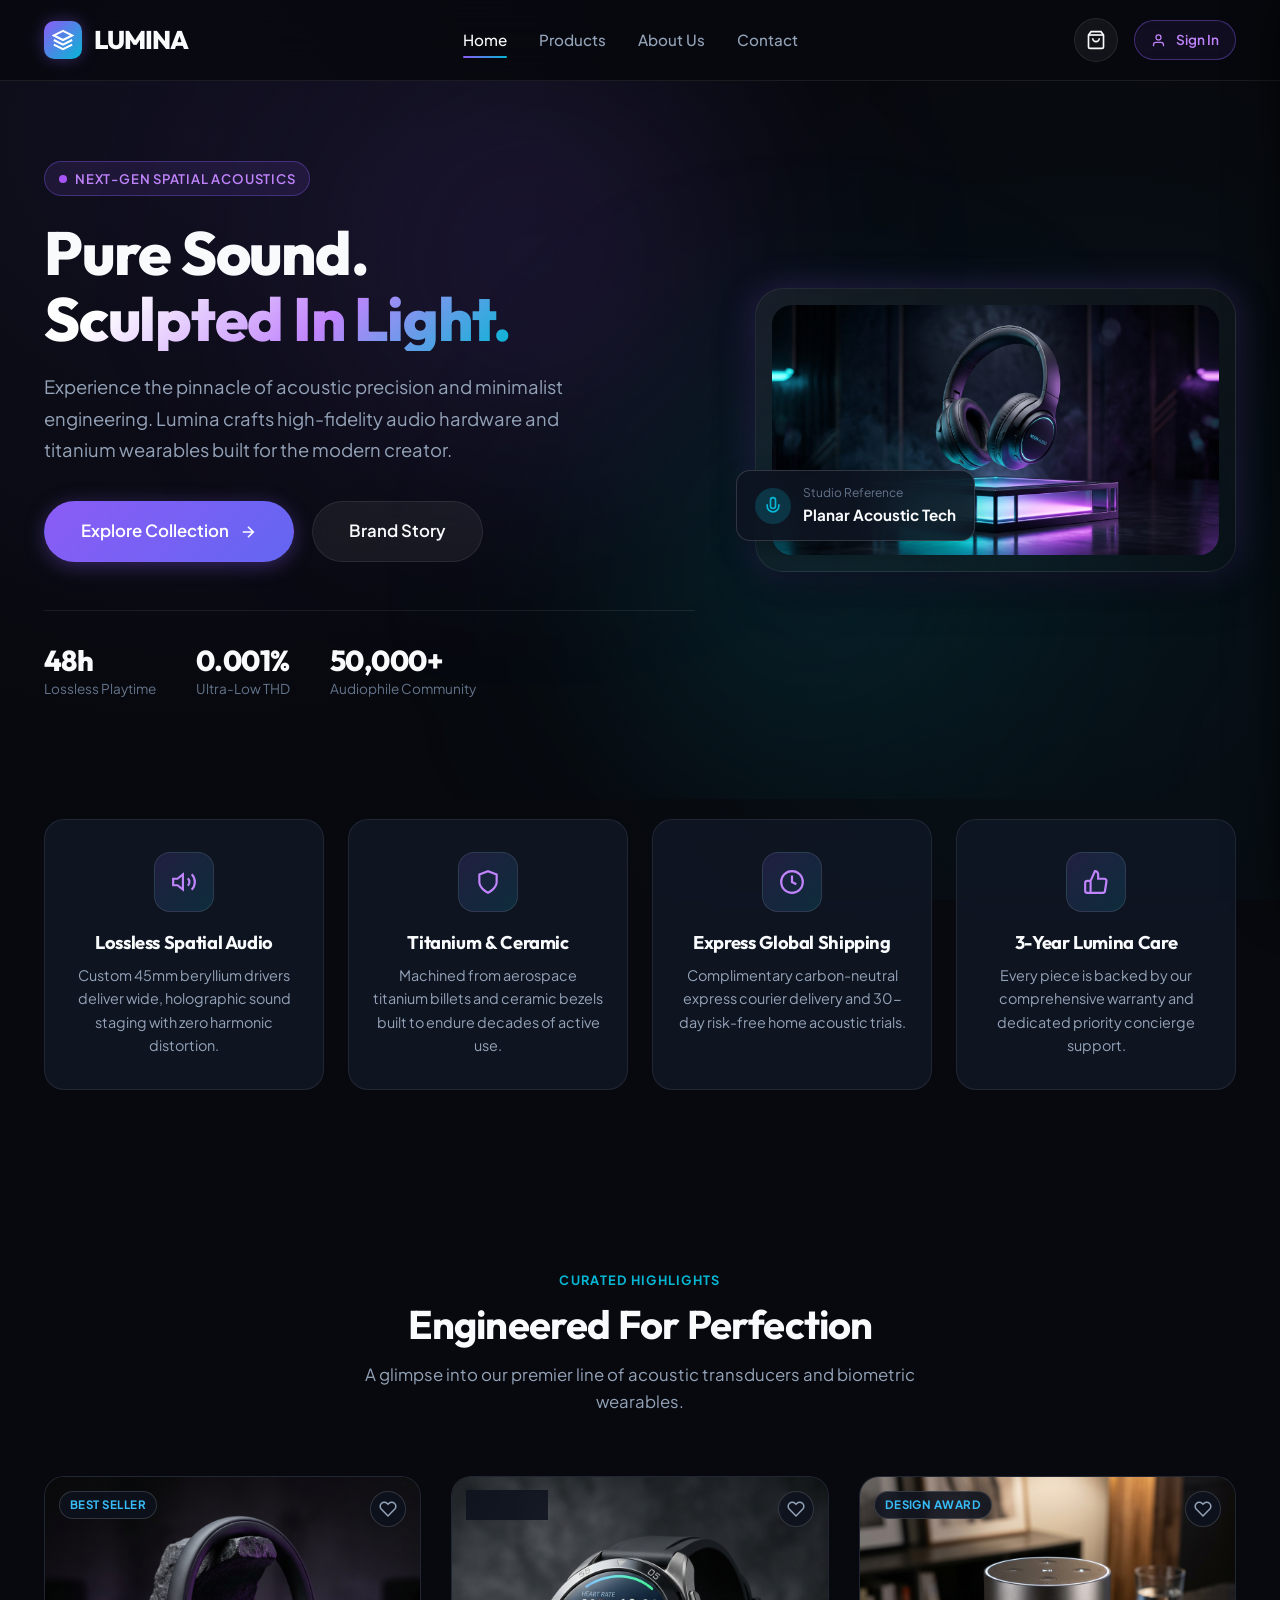
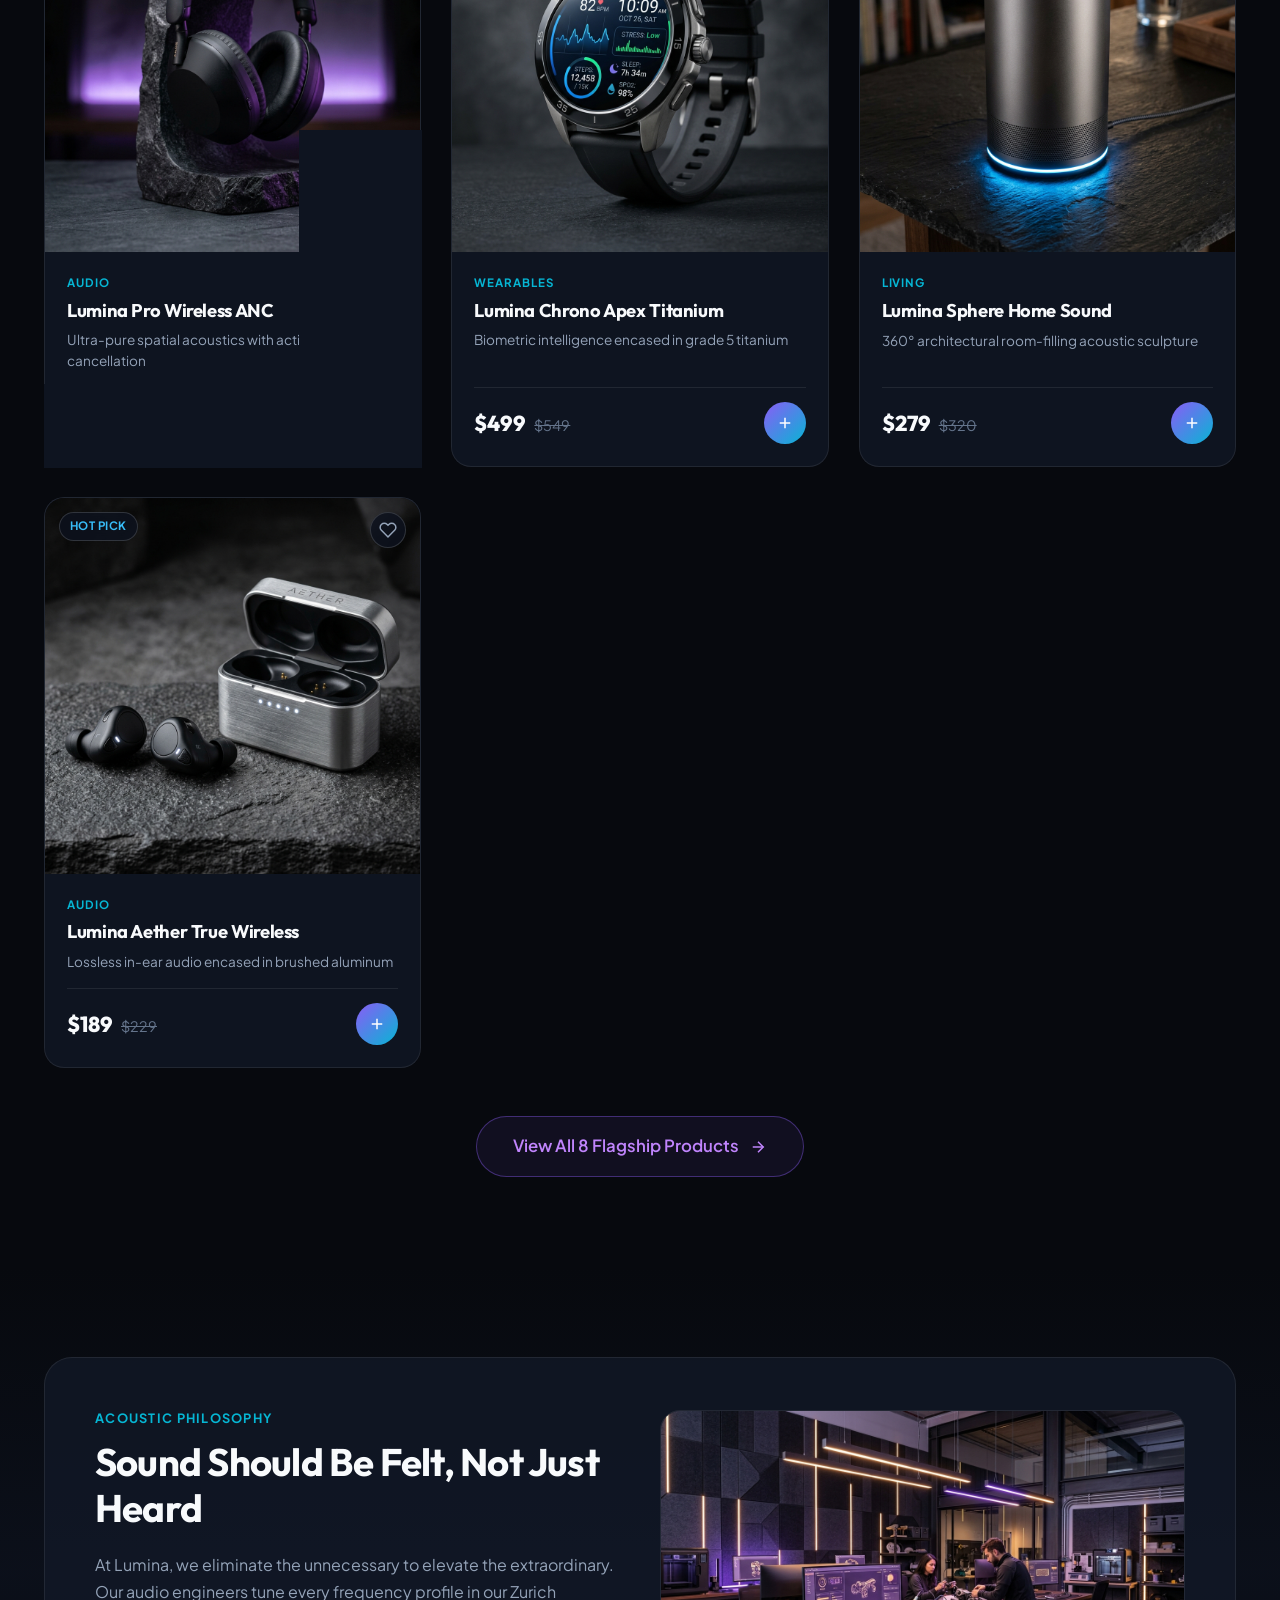
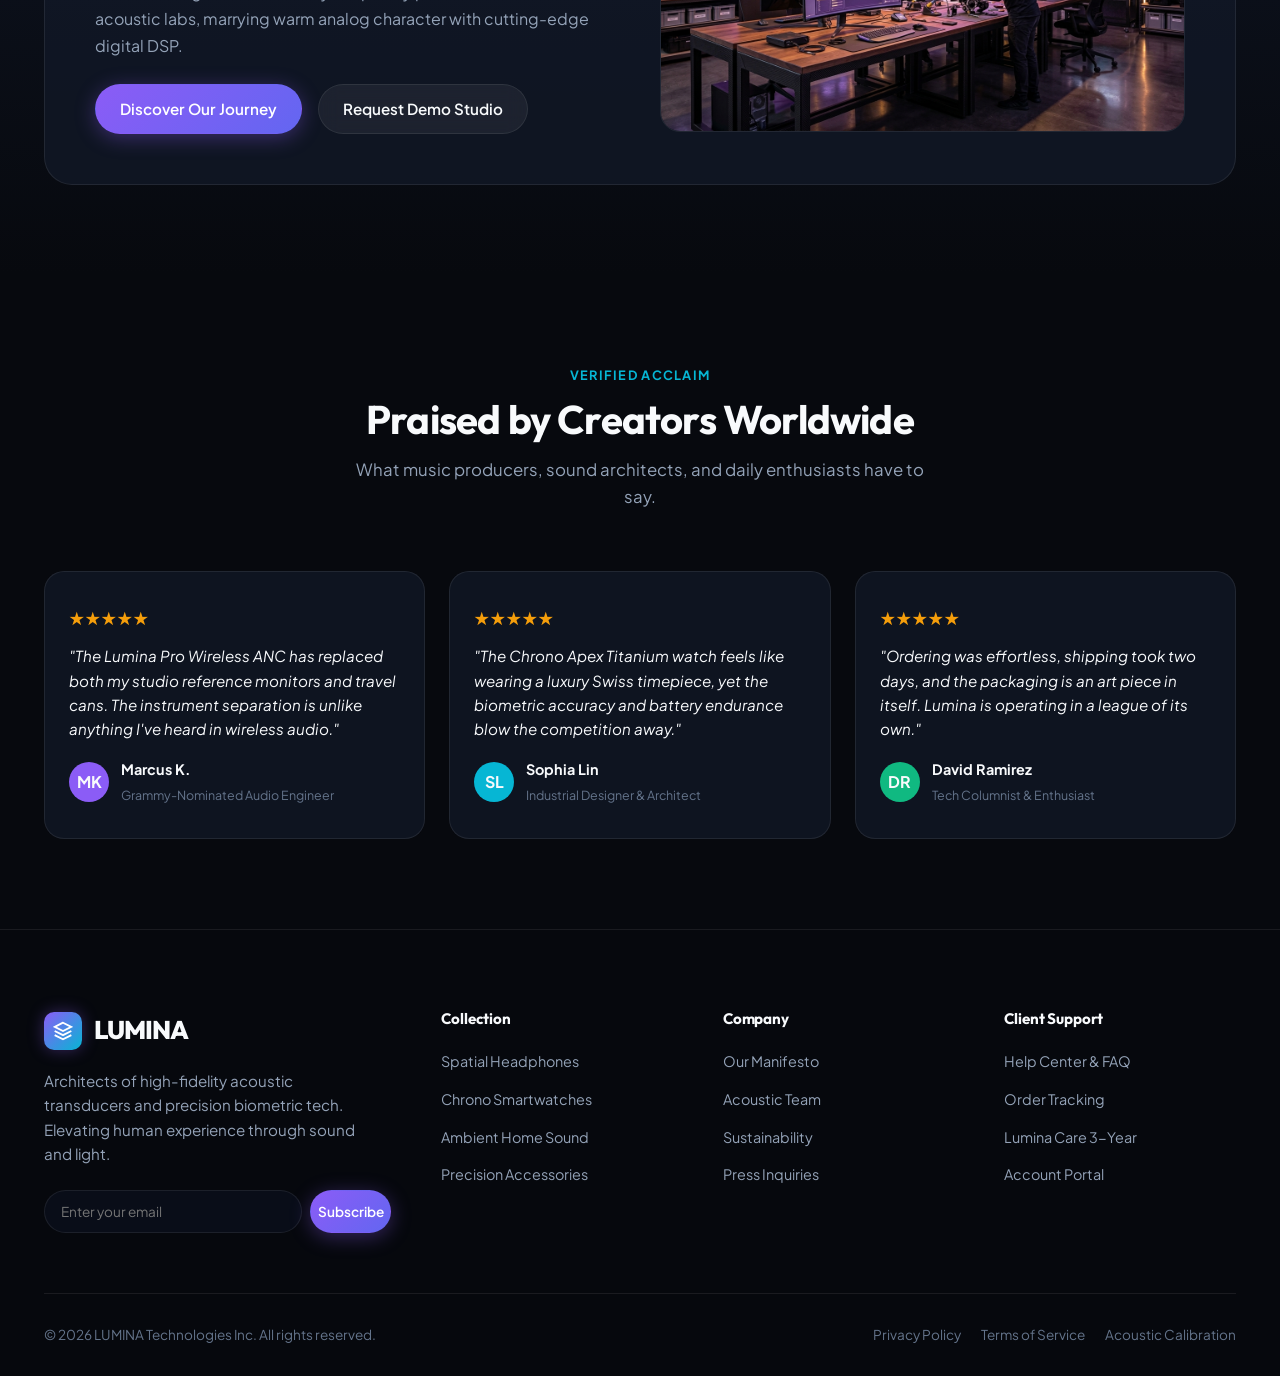
==== index.html @ b8839c68 "Lumina" ====
<!DOCTYPE html>
<html lang="en">
<head>
  <meta charset="UTF-8" />
  <meta name="viewport" content="width=device-width, initial-scale=1.0" />
  <title>LUMINA — Pure Sound & Futuristic Lifestyle Tech</title>
  <meta name="description" content="Discover LUMINA: high-fidelity spatial headphones, titanium smartwatches, and architectural home audio designed for modern creators." />
  <link rel="stylesheet" href="css/style.css" />
</head>
<body>

  <!-- Site Header -->
  <header class="site-header">
    <div class="container nav-bar">
      <a href="index.html" class="brand-logo">
        <div class="brand-icon-gem">
          <svg width="22" height="22" viewBox="0 0 24 24" fill="none" stroke="currentColor" stroke-width="2.2">
            <polygon points="12 2 2 7 12 12 22 7 12 2"></polygon>
            <polyline points="2 17 12 22 22 17"></polyline>
            <polyline points="2 12 12 17 22 12"></polyline>
          </svg>
        </div>
        <span>LUMINA</span>
      </a>

      <nav class="nav-links">
        <a href="index.html" class="nav-link">Home</a>
        <a href="products.html" class="nav-link">Products</a>
        <a href="about.html" class="nav-link">About Us</a>
        <a href="contact.html" class="nav-link">Contact</a>
      </nav>

      <div class="nav-actions">
        <button class="cart-toggle-btn" id="open-cart-btn" onclick="openCartDrawer()" aria-label="View Shopping Cart">
          <svg width="20" height="20" viewBox="0 0 24 24" fill="none" stroke="currentColor" stroke-width="2">
            <path d="M6 2L3 6v14a2 2 0 0 0 2 2h14a2 2 0 0 0 2-2V6l-3-4z"></path>
            <line x1="3" y1="6" x2="21" y2="6"></line>
            <path d="M16 10a4 4 0 0 1-8 0"></path>
          </svg>
          <span class="cart-count-badge">0</span>
        </button>

        <div class="nav-auth-slot">
          <!-- Populated dynamically by auth.js -->
        </div>

        <button class="mobile-toggle" id="mobile-menu-toggle" aria-label="Toggle navigation menu">
          <svg width="24" height="24" viewBox="0 0 24 24" fill="none" stroke="currentColor" stroke-width="2">
            <line x1="3" y1="12" x2="21" y2="12"></line>
            <line x1="3" y1="6" x2="21" y2="6"></line>
            <line x1="3" y1="18" x2="21" y2="18"></line>
          </svg>
        </button>
      </div>
    </div>
  </header>

  <!-- Mobile Drawer -->
  <div class="mobile-nav-backdrop" id="mobile-nav-backdrop"></div>
  <aside class="mobile-nav-drawer" id="mobile-nav-drawer">
    <div style="display: flex; justify-content: space-between; align-items: center; margin-bottom: 20px;">
      <span class="brand-logo" style="font-size: 1.3rem;">LUMINA</span>
      <button class="close-drawer-btn" onclick="document.getElementById('mobile-nav-drawer').classList.remove('open'); document.getElementById('mobile-nav-backdrop').classList.remove('open');">&times;</button>
    </div>
    <a href="index.html" class="nav-link">Home</a>
    <a href="products.html" class="nav-link">Products Catalog</a>
    <a href="about.html" class="nav-link">About Us</a>
    <a href="contact.html" class="nav-link">Contact Support</a>
    <div style="margin-top: auto; padding-top: 20px; border-top: 1px solid var(--border-subtle);">
      <a href="auth.html" class="btn btn-primary btn-block">Sign In / Account</a>
    </div>
  </aside>

  <!-- Hero Section -->
  <section class="hero-section">
    <div class="hero-glow hero-glow-1"></div>
    <div class="hero-glow hero-glow-2"></div>
    <div class="container hero-grid">
      <div class="hero-content">
        <div class="hero-pill-badge">
          <span style="width: 8px; height: 8px; border-radius: 50%; background: #a855f7; display: inline-block;"></span>
          Next-Gen Spatial Acoustics
        </div>
        <h1 class="hero-title">
          Pure Sound. <br />
          <span class="gradient-text">Sculpted In Light.</span>
        </h1>
        <p class="hero-description">
          Experience the pinnacle of acoustic precision and minimalist engineering. Lumina crafts high-fidelity audio hardware and titanium wearables built for the modern creator.
        </p>
        <div class="hero-cta-group">
          <a href="products.html" class="btn btn-primary btn-lg">
            <span>Explore Collection</span>
            <svg width="18" height="18" viewBox="0 0 24 24" fill="none" stroke="currentColor" stroke-width="2.2">
              <line x1="5" y1="12" x2="19" y2="12"></line>
              <polyline points="12 5 19 12 12 19"></polyline>
            </svg>
          </a>
          <a href="about.html" class="btn btn-secondary btn-lg">
            <span>Brand Story</span>
          </a>
        </div>

        <div class="hero-stats-row">
          <div class="stat-item">
            <h3>48h</h3>
            <p>Lossless Playtime</p>
          </div>
          <div class="stat-item">
            <h3>0.001%</h3>
            <p>Ultra-Low THD</p>
          </div>
          <div class="stat-item">
            <h3>50,000+</h3>
            <p>Audiophile Community</p>
          </div>
        </div>
      </div>

      <div class="hero-visual-card">
        <img src="assets/images/hero.jpg" alt="Lumina Pro Wireless ANC Studio Headphones" class="hero-main-img" />
        <div class="hero-floating-pill">
          <div class="pill-icon">
            <svg width="20" height="20" viewBox="0 0 24 24" fill="none" stroke="currentColor" stroke-width="2">
              <path d="M12 2a3 3 0 0 0-3 3v7a3 3 0 0 0 6 0V5a3 3 0 0 0-3-3Z"></path>
              <path d="M19 10v2a7 7 0 0 1-14 0v-2"></path>
            </svg>
          </div>
          <div class="pill-text">
            <span>Studio Reference</span>
            <strong>Planar Acoustic Tech</strong>
          </div>
        </div>
      </div>
    </div>
  </section>

  <!-- Value Propositions / Highlights -->
  <section class="section" style="padding-top: 20px;">
    <div class="container">
      <div class="features-grid">
        <div class="feature-box">
          <div class="feature-icon-wrapper">
            <svg width="26" height="26" viewBox="0 0 24 24" fill="none" stroke="currentColor" stroke-width="2">
              <polygon points="11 5 6 9 2 9 2 15 6 15 11 19 11 5"></polygon>
              <path d="M19.07 4.93a10 10 0 0 1 0 14.14M15.54 8.46a5 5 0 0 1 0 7.07"></path>
            </svg>
          </div>
          <h4>Lossless Spatial Audio</h4>
          <p>Custom 45mm beryllium drivers deliver wide, holographic sound staging with zero harmonic distortion.</p>
        </div>

        <div class="feature-box">
          <div class="feature-icon-wrapper">
            <svg width="26" height="26" viewBox="0 0 24 24" fill="none" stroke="currentColor" stroke-width="2">
              <path d="M12 22s8-4 8-10V5l-8-3-8 3v7c0 6 8 10 8 10z"></path>
            </svg>
          </div>
          <h4>Titanium & Ceramic</h4>
          <p>Machined from aerospace titanium billets and ceramic bezels built to endure decades of active use.</p>
        </div>

        <div class="feature-box">
          <div class="feature-icon-wrapper">
            <svg width="26" height="26" viewBox="0 0 24 24" fill="none" stroke="currentColor" stroke-width="2">
              <circle cx="12" cy="12" r="10"></circle>
              <polyline points="12 6 12 12 16 14"></polyline>
            </svg>
          </div>
          <h4>Express Global Shipping</h4>
          <p>Complimentary carbon-neutral express courier delivery and 30-day risk-free home acoustic trials.</p>
        </div>

        <div class="feature-box">
          <div class="feature-icon-wrapper">
            <svg width="26" height="26" viewBox="0 0 24 24" fill="none" stroke="currentColor" stroke-width="2">
              <path d="M14 9V5a3 3 0 0 0-3-3l-4 9v11h11.28a2 2 0 0 0 2-1.7l1.38-9a2 2 0 0 0-2-2.3zM7 22H4a2 2 0 0 1-2-2v-7a2 2 0 0 1 2-2h3"></path>
            </svg>
          </div>
          <h4>3-Year Lumina Care</h4>
          <p>Every piece is backed by our comprehensive warranty and dedicated priority concierge support.</p>
        </div>
      </div>
    </div>
  </section>

  <!-- Featured Products Section -->
  <section class="section">
    <div class="container">
      <div class="section-header">
        <span class="section-tag">Curated Highlights</span>
        <h2 class="section-title">Engineered For Perfection</h2>
        <p class="section-subtitle">A glimpse into our premier line of acoustic transducers and biometric wearables.</p>
      </div>

      <div class="product-grid" id="home-featured-grid">
        <!-- Rendered dynamically from PRODUCTS_DATA in script -->
      </div>

      <div style="text-align: center; margin-top: 48px;">
        <a href="products.html" class="btn btn-outline-glow btn-lg">
          <span>View All 8 Flagship Products</span>
          <svg width="18" height="18" viewBox="0 0 24 24" fill="none" stroke="currentColor" stroke-width="2">
            <line x1="5" y1="12" x2="19" y2="12"></line>
            <polyline points="12 5 19 12 12 19"></polyline>
          </svg>
        </a>
      </div>
    </div>
  </section>

  <!-- Brand Manifesto Banner -->
  <section class="section" style="background: linear-gradient(180deg, transparent, rgba(14, 20, 34, 0.6), transparent);">
    <div class="container">
      <div style="background: var(--bg-card); border: 1px solid var(--border-subtle); border-radius: var(--radius-xl); padding: 50px; display: grid; grid-template-columns: 1fr 1fr; gap: 40px; align-items: center;">
        <div>
          <span class="section-tag">Acoustic Philosophy</span>
          <h2 style="font-size: 2.4rem; margin-bottom: 20px;">Sound Should Be Felt, Not Just Heard</h2>
          <p style="color: var(--text-secondary); line-height: 1.7; margin-bottom: 24px;">
            At Lumina, we eliminate the unnecessary to elevate the extraordinary. Our audio engineers tune every frequency profile in our Zurich acoustic labs, marrying warm analog character with cutting-edge digital DSP.
          </p>
          <div style="display: flex; gap: 16px;">
            <a href="about.html" class="btn btn-primary">Discover Our Journey</a>
            <a href="contact.html" class="btn btn-secondary">Request Demo Studio</a>
          </div>
        </div>
        <div style="border-radius: var(--radius-lg); overflow: hidden; border: 1px solid var(--border-subtle);">
          <img src="assets/images/about-studio.jpg" alt="Lumina Acoustic Laboratory" style="width: 100%; height: 320px; object-fit: cover;" />
        </div>
      </div>
    </div>
  </section>

  <!-- Customer Reviews -->
  <section class="section">
    <div class="container">
      <div class="section-header">
        <span class="section-tag">Verified Acclaim</span>
        <h2 class="section-title">Praised by Creators Worldwide</h2>
        <p class="section-subtitle">What music producers, sound architects, and daily enthusiasts have to say.</p>
      </div>

      <div style="display: grid; grid-template-columns: repeat(auto-fit, minmax(300px, 1fr)); gap: 24px;">
        <div class="feature-box" style="text-align: left;">
          <div style="color: var(--amber); margin-bottom: 12px; font-size: 1.1rem;">★★★★★</div>
          <p style="font-size: 0.95rem; color: var(--text-primary); margin-bottom: 16px; font-style: italic;">
            "The Lumina Pro Wireless ANC has replaced both my studio reference monitors and travel cans. The instrument separation is unlike anything I've heard in wireless audio."
          </p>
          <div style="display: flex; align-items: center; gap: 12px;">
            <div style="width: 40px; height: 40px; border-radius: 50%; background: #8b5cf6; display: flex; align-items: center; justify-content: center; font-weight: bold;">MK</div>
            <div>
              <strong style="font-size: 0.9rem; display: block;">Marcus K.</strong>
              <span style="font-size: 0.78rem; color: var(--text-muted);">Grammy-Nominated Audio Engineer</span>
            </div>
          </div>
        </div>

        <div class="feature-box" style="text-align: left;">
          <div style="color: var(--amber); margin-bottom: 12px; font-size: 1.1rem;">★★★★★</div>
          <p style="font-size: 0.95rem; color: var(--text-primary); margin-bottom: 16px; font-style: italic;">
            "The Chrono Apex Titanium watch feels like wearing a luxury Swiss timepiece, yet the biometric accuracy and battery endurance blow the competition away."
          </p>
          <div style="display: flex; align-items: center; gap: 12px;">
            <div style="width: 40px; height: 40px; border-radius: 50%; background: #06b6d4; display: flex; align-items: center; justify-content: center; font-weight: bold;">SL</div>
            <div>
              <strong style="font-size: 0.9rem; display: block;">Sophia Lin</strong>
              <span style="font-size: 0.78rem; color: var(--text-muted);">Industrial Designer & Architect</span>
            </div>
          </div>
        </div>

        <div class="feature-box" style="text-align: left;">
          <div style="color: var(--amber); margin-bottom: 12px; font-size: 1.1rem;">★★★★★</div>
          <p style="font-size: 0.95rem; color: var(--text-primary); margin-bottom: 16px; font-style: italic;">
            "Ordering was effortless, shipping took two days, and the packaging is an art piece in itself. Lumina is operating in a league of its own."
          </p>
          <div style="display: flex; align-items: center; gap: 12px;">
            <div style="width: 40px; height: 40px; border-radius: 50%; background: #10b981; display: flex; align-items: center; justify-content: center; font-weight: bold;">DR</div>
            <div>
              <strong style="font-size: 0.9rem; display: block;">David Ramirez</strong>
              <span style="font-size: 0.78rem; color: var(--text-muted);">Tech Columnist & Enthusiast</span>
            </div>
          </div>
        </div>
      </div>
    </div>
  </section>

  <!-- Slide-Over Cart Drawer Markup -->
  <div class="cart-backdrop" id="cart-backdrop"></div>
  <aside class="cart-drawer" id="cart-drawer">
    <div class="cart-header">
      <h3>
        <svg width="22" height="22" viewBox="0 0 24 24" fill="none" stroke="currentColor" stroke-width="2">
          <path d="M6 2L3 6v14a2 2 0 0 0 2 2h14a2 2 0 0 0 2-2V6l-3-4z"></path>
          <line x1="3" y1="6" x2="21" y2="6"></line>
          <path d="M16 10a4 4 0 0 1-8 0"></path>
        </svg>
        Shopping Bag
      </h3>
      <button class="close-drawer-btn" id="close-cart-btn" aria-label="Close cart">&times;</button>
    </div>
    <div class="cart-items-container" id="cart-items-container">
      <!-- Items dynamically populated by cart.js -->
    </div>
    <div class="cart-footer">
      <div class="cart-subtotal-row">
        <span>Subtotal</span>
        <span class="cart-subtotal-price" id="cart-subtotal-price">$0.00</span>
      </div>
      <p style="font-size: 0.8rem; color: var(--text-muted); margin-bottom: 16px;">Taxes and insured shipping calculated at checkout.</p>
      <button class="btn btn-primary btn-block btn-lg" id="cart-checkout-btn">
        Proceed to Checkout
      </button>
    </div>
  </aside>

  <!-- Quick View Modal Markup -->
  <div class="modal-overlay" id="quickview-modal">
    <div class="modal-container">
      <button class="modal-close-btn" onclick="closeQuickView()" aria-label="Close quick view">&times;</button>
      <div id="quickview-body">
        <!-- Injected dynamically by main.js openQuickView() -->
      </div>
    </div>
  </div>

  <!-- Site Footer -->
  <footer class="site-footer">
    <div class="container">
      <div class="footer-grid">
        <div class="footer-brand">
          <a href="index.html" class="brand-logo">
            <div class="brand-icon-gem">
              <svg width="20" height="20" viewBox="0 0 24 24" fill="none" stroke="currentColor" stroke-width="2.2">
                <polygon points="12 2 2 7 12 12 22 7 12 2"></polygon>
                <polyline points="2 17 12 22 22 17"></polyline>
                <polyline points="2 12 12 17 22 12"></polyline>
              </svg>
            </div>
            <span>LUMINA</span>
          </a>
          <p>Architects of high-fidelity acoustic transducers and precision biometric tech. Elevating human experience through sound and light.</p>
          <form class="newsletter-form" style="display: flex; gap: 8px;">
            <input type="email" placeholder="Enter your email" required class="catalog-search-input" style="padding-left: 16px; font-size: 0.85rem;" />
            <button type="submit" class="btn btn-primary btn-sm">Subscribe</button>
          </form>
        </div>

        <div class="footer-col">
          <h5>Collection</h5>
          <ul>
            <li><a href="products.html?category=audio">Spatial Headphones</a></li>
            <li><a href="products.html?category=wearables">Chrono Smartwatches</a></li>
            <li><a href="products.html?category=living">Ambient Home Sound</a></li>
            <li><a href="products.html?category=accessories">Precision Accessories</a></li>
          </ul>
        </div>

        <div class="footer-col">
          <h5>Company</h5>
          <ul>
            <li><a href="about.html">Our Manifesto</a></li>
            <li><a href="about.html#team">Acoustic Team</a></li>
            <li><a href="about.html#sustainability">Sustainability</a></li>
            <li><a href="contact.html">Press Inquiries</a></li>
          </ul>
        </div>

        <div class="footer-col">
          <h5>Client Support</h5>
          <ul>
            <li><a href="contact.html">Help Center & FAQ</a></li>
            <li><a href="auth.html#orders">Order Tracking</a></li>
            <li><a href="contact.html#warranty">Lumina Care 3-Year</a></li>
            <li><a href="auth.html">Account Portal</a></li>
          </ul>
        </div>
      </div>

      <div class="footer-bottom">
        <p>&copy; 2026 LUMINA Technologies Inc. All rights reserved.</p>
        <div style="display: flex; gap: 20px;">
          <a href="#">Privacy Policy</a>
          <a href="#">Terms of Service</a>
          <a href="#">Acoustic Calibration</a>
        </div>
      </div>
    </div>
  </footer>

  <!-- Scripts -->
  <script src="js/products-data.js"></script>
  <script src="js/auth.js"></script>
  <script src="js/cart.js"></script>
  <script src="js/main.js"></script>
  <script>
    // Populate top 4 featured products on home page
    document.addEventListener("DOMContentLoaded", () => {
      const grid = document.getElementById("home-featured-grid");
      if (grid && typeof PRODUCTS_DATA !== "undefined") {
        const featured = PRODUCTS_DATA.slice(0, 4);
        grid.innerHTML = featured.map(p => `
          <div class="product-card">
            <div class="product-media">
              <span class="product-badge-pill">${p.badge}</span>
              <button class="wishlist-btn" onclick="toggleWishlist(this, '${p.id}')" title="Save to Wishlist">
                <svg width="18" height="18" viewBox="0 0 24 24" fill="none" stroke="currentColor" stroke-width="2">
                  <path d="M20.84 4.61a5.5 5.5 0 0 0-7.78 0L12 5.67l-1.06-1.06a5.5 5.5 0 0 0-7.78 7.78l1.06 1.06L12 21.23l7.78-7.78 1.06-1.06a5.5 5.5 0 0 0 0-7.78z"></path>
                </svg>
              </button>
              <img src="${p.image}" alt="${p.name}" class="product-img" />
              <button class="quick-view-btn-overlay" onclick="openQuickView('${p.id}')">Quick View</button>
            </div>
            <div class="product-body">
              <span class="product-category-sub">${p.category.toUpperCase()}</span>
              <h3 class="product-title">${p.name}</h3>
              <p class="product-tagline">${p.tagline}</p>
              <div class="product-footer-row">
                <div class="price-box">
                  <span class="price-current">$${p.price}</span>
                  ${p.originalPrice ? `<span class="price-original">$${p.originalPrice}</span>` : ""}
                </div>
                <button class="btn-add-cart" onclick="addToCart('${p.id}')" title="Add to Bag">
                  <svg width="18" height="18" viewBox="0 0 24 24" fill="none" stroke="currentColor" stroke-width="2">
                    <line x1="12" y1="5" x2="12" y2="19"></line>
                    <line x1="5" y1="12" x2="19" y2="12"></line>
                  </svg>
                </button>
              </div>
            </div>
          </div>
        `).join("");
      }
    });
  </script>
</body>
</html>
---- css/style.css ----
/* ==========================================================================
   LUMINA Premium Design System
   Modern dark-mode aesthetic with glassmorphism, glowing accents & micro-interactions
   ========================================================================== */

@import url('https://fonts.googleapis.com/css2?family=Outfit:wght@300;400;500;600;700;800&family=Plus+Jakarta+Sans:wght@300;400;500;600;700&display=swap');

:root {
  /* Color Palette */
  --bg-dark: #07090e;
  --bg-surface: #0e131f;
  --bg-card: rgba(18, 25, 41, 0.72);
  --bg-card-hover: rgba(26, 35, 58, 0.85);
  --bg-glass: rgba(15, 22, 36, 0.65);
  --bg-input: rgba(11, 16, 28, 0.8);
  
  /* Accents */
  --primary: #8b5cf6;
  --primary-glow: rgba(139, 92, 246, 0.35);
  --primary-hover: #7c3aed;
  --cyan: #06b6d4;
  --cyan-glow: rgba(6, 182, 212, 0.35);
  --emerald: #10b981;
  --amber: #f59e0b;
  --rose: #f43f5e;
  
  /* Text */
  --text-primary: #f8fafc;
  --text-secondary: #94a3b8;
  --text-muted: #64748b;
  --border-subtle: rgba(255, 255, 255, 0.08);
  --border-glow: rgba(139, 92, 246, 0.3);
  
  /* Typography */
  --font-heading: 'Outfit', -apple-system, BlinkMacSystemFont, sans-serif;
  --font-body: 'Plus Jakarta Sans', -apple-system, BlinkMacSystemFont, sans-serif;
  
  /* Shadows & Glass */
  --shadow-sm: 0 4px 12px rgba(0, 0, 0, 0.25);
  --shadow-md: 0 10px 30px -10px rgba(0, 0, 0, 0.5);
  --shadow-lg: 0 20px 50px -15px rgba(0, 0, 0, 0.7);
  --shadow-glow: 0 0 35px rgba(139, 92, 246, 0.25);
  --shadow-cyan-glow: 0 0 30px rgba(6, 182, 212, 0.2);
  --blur-glass: blur(20px);
  
  /* Transitions */
  --transition-fast: 0.18s cubic-bezier(0.4, 0, 0.2, 1);
  --transition-normal: 0.3s cubic-bezier(0.4, 0, 0.2, 1);
  --transition-slow: 0.5s cubic-bezier(0.16, 1, 0.3, 1);
  
  --radius-sm: 8px;
  --radius-md: 14px;
  --radius-lg: 20px;
  --radius-xl: 28px;
  --radius-full: 9999px;
}

/* ==========================================================================
   CSS Reset & Base
   ========================================================================== */
*, *::before, *::after {
  box-sizing: border-box;
  margin: 0;
  padding: 0;
}

html {
  scroll-behavior: smooth;
  color-scheme: dark;
}

body {
  font-family: var(--font-body);
  background-color: var(--bg-dark);
  color: var(--text-primary);
  line-height: 1.6;
  min-height: 100vh;
  display: flex;
  flex-direction: column;
  overflow-x: hidden;
  position: relative;
  background-image: 
    radial-gradient(circle at 15% 15%, rgba(139, 92, 246, 0.08) 0%, transparent 45%),
    radial-gradient(circle at 85% 65%, rgba(6, 182, 212, 0.06) 0%, transparent 45%);
  background-attachment: fixed;
}

body.body-locked {
  overflow: hidden;
}

img {
  max-width: 100%;
  height: auto;
  display: block;
}

a {
  color: inherit;
  text-decoration: none;
  transition: color var(--transition-fast);
}

button, input, select, textarea {
  font-family: inherit;
  color: inherit;
}

ul {
  list-style: none;
}

/* Typography */
h1, h2, h3, h4, h5, h6 {
  font-family: var(--font-heading);
  font-weight: 700;
  line-height: 1.2;
  color: var(--text-primary);
  letter-spacing: -0.02em;
}

.gradient-text {
  background: linear-gradient(135deg, #ffffff 15%, #c084fc 60%, #06b6d4 100%);
  -webkit-background-clip: text;
  -webkit-text-fill-color: transparent;
  display: inline-block;
}

.gradient-text-cyan {
  background: linear-gradient(135deg, #38bdf8 0%, #06b6d4 50%, #2dd4bf 100%);
  -webkit-background-clip: text;
  -webkit-text-fill-color: transparent;
  display: inline-block;
}

/* Container */
.container {
  width: 100%;
  max-width: 1240px;
  margin: 0 auto;
  padding: 0 24px;
}

.container-narrow {
  max-width: 880px;
  margin: 0 auto;
  padding: 0 24px;
}

/* ==========================================================================
   Buttons & Interactive Elements
   ========================================================================== */
.btn {
  display: inline-flex;
  align-items: center;
  justify-content: center;
  gap: 10px;
  padding: 12px 24px;
  font-size: 0.95rem;
  font-weight: 600;
  border-radius: var(--radius-full);
  border: 1px solid transparent;
  cursor: pointer;
  transition: all var(--transition-normal);
  text-align: center;
  position: relative;
  overflow: hidden;
  user-select: none;
}

.btn::after {
  content: '';
  position: absolute;
  top: 0;
  left: -100%;
  width: 100%;
  height: 100%;
  background: linear-gradient(90deg, transparent, rgba(255, 255, 255, 0.15), transparent);
  transition: var(--transition-slow);
}

.btn:hover::after {
  left: 100%;
}

.btn-primary {
  background: linear-gradient(135deg, #8b5cf6 0%, #6366f1 100%);
  color: #ffffff;
  box-shadow: 0 4px 20px var(--primary-glow);
}

.btn-primary:hover {
  transform: translateY(-2px);
  box-shadow: 0 8px 25px rgba(139, 92, 246, 0.5);
  background: linear-gradient(135deg, #9333ea 0%, #4f46e5 100%);
}

.btn-secondary {
  background: rgba(255, 255, 255, 0.06);
  border-color: var(--border-subtle);
  color: var(--text-primary);
  backdrop-filter: blur(10px);
}

.btn-secondary:hover {
  background: rgba(255, 255, 255, 0.12);
  border-color: rgba(255, 255, 255, 0.2);
  transform: translateY(-2px);
}

.btn-outline-glow {
  background: rgba(139, 92, 246, 0.08);
  border: 1px solid rgba(139, 92, 246, 0.4);
  color: #c084fc;
}

.btn-outline-glow:hover {
  background: rgba(139, 92, 246, 0.2);
  border-color: #c084fc;
  color: #ffffff;
  box-shadow: 0 0 20px var(--primary-glow);
  transform: translateY(-2px);
}

.btn-sm {
  padding: 8px 16px;
  font-size: 0.85rem;
}

.btn-lg {
  padding: 16px 36px;
  font-size: 1.05rem;
}

.btn-block {
  width: 100%;
}

/* ==========================================================================
   Header & Navigation
   ========================================================================== */
.site-header {
  position: sticky;
  top: 0;
  z-index: 99;
  background: rgba(7, 9, 14, 0.75);
  backdrop-filter: var(--blur-glass);
  -webkit-backdrop-filter: var(--blur-glass);
  border-bottom: 1px solid var(--border-subtle);
  transition: background var(--transition-normal);
}

.nav-bar {
  display: flex;
  align-items: center;
  justify-content: space-between;
  height: 80px;
}

.brand-logo {
  display: flex;
  align-items: center;
  gap: 12px;
  font-family: var(--font-heading);
  font-weight: 800;
  font-size: 1.6rem;
  letter-spacing: -0.04em;
}

.brand-icon-gem {
  width: 38px;
  height: 38px;
  border-radius: 10px;
  background: linear-gradient(135deg, #8b5cf6, #06b6d4);
  display: flex;
  align-items: center;
  justify-content: center;
  box-shadow: 0 0 16px var(--primary-glow);
  color: white;
}

.nav-links {
  display: flex;
  align-items: center;
  gap: 32px;
}

.nav-link {
  font-weight: 500;
  font-size: 0.95rem;
  color: var(--text-secondary);
  position: relative;
  padding: 6px 0;
}

.nav-link:hover, .nav-link.active {
  color: var(--text-primary);
}

.nav-link::after {
  content: '';
  position: absolute;
  bottom: 0;
  left: 0;
  width: 0%;
  height: 2px;
  background: linear-gradient(90deg, var(--primary), var(--cyan));
  border-radius: 2px;
  transition: width var(--transition-normal);
}

.nav-link:hover::after, .nav-link.active::after {
  width: 100%;
}

.nav-actions {
  display: flex;
  align-items: center;
  gap: 16px;
}

.cart-toggle-btn {
  position: relative;
  background: rgba(255, 255, 255, 0.05);
  border: 1px solid var(--border-subtle);
  width: 44px;
  height: 44px;
  border-radius: 50%;
  display: flex;
  align-items: center;
  justify-content: center;
  color: var(--text-primary);
  cursor: pointer;
  transition: all var(--transition-fast);
}

.cart-toggle-btn:hover {
  background: rgba(255, 255, 255, 0.12);
  border-color: rgba(255, 255, 255, 0.2);
  transform: scale(1.05);
}

.cart-count-badge {
  position: absolute;
  top: -4px;
  right: -4px;
  background: linear-gradient(135deg, var(--primary), var(--rose));
  color: white;
  font-size: 0.7rem;
  font-weight: 700;
  width: 20px;
  height: 20px;
  border-radius: 50%;
  display: none;
  align-items: center;
  justify-content: center;
  border: 2px solid var(--bg-dark);
}

.mobile-toggle {
  display: none;
  background: transparent;
  border: none;
  color: var(--text-primary);
  cursor: pointer;
  padding: 6px;
}

/* User Pill & Flyout Menu */
.user-pill-dropdown {
  position: relative;
}

.user-pill {
  display: flex;
  align-items: center;
  gap: 10px;
  padding: 6px 14px 6px 6px;
  background: rgba(255, 255, 255, 0.06);
  border: 1px solid rgba(139, 92, 246, 0.3);
  border-radius: var(--radius-full);
  cursor: pointer;
  transition: all var(--transition-fast);
}

.user-pill:hover {
  background: rgba(139, 92, 246, 0.15);
  border-color: var(--primary);
}

.user-avatar-badge {
  width: 30px;
  height: 30px;
  border-radius: 50%;
  background: linear-gradient(135deg, var(--primary), var(--cyan));
  color: white;
  font-weight: 700;
  font-size: 0.85rem;
  display: flex;
  align-items: center;
  justify-content: center;
}

.user-pill-name {
  font-size: 0.88rem;
  font-weight: 600;
  max-width: 110px;
  white-space: nowrap;
  overflow: hidden;
  text-overflow: ellipsis;
}

.user-menu-flyout {
  position: absolute;
  top: calc(100% + 12px);
  right: 0;
  width: 230px;
  background: #0f1523;
  border: 1px solid var(--border-subtle);
  border-radius: var(--radius-md);
  box-shadow: var(--shadow-lg), 0 0 25px rgba(0, 0, 0, 0.8);
  padding: 10px;
  display: none;
  flex-direction: column;
  gap: 4px;
  z-index: 100;
  backdrop-filter: blur(20px);
}

.user-pill-dropdown:hover .user-menu-flyout,
.user-pill-dropdown:focus-within .user-menu-flyout {
  display: flex;
  animation: fadeInDown 0.2s ease forwards;
}

.user-menu-header {
  padding: 8px 10px 12px;
  border-bottom: 1px solid var(--border-subtle);
  margin-bottom: 4px;
}

.user-menu-email {
  display: block;
  font-size: 0.78rem;
  color: var(--text-muted);
  white-space: nowrap;
  overflow: hidden;
  text-overflow: ellipsis;
}

.badge-tier {
  display: inline-block;
  margin-top: 4px;
  font-size: 0.7rem;
  font-weight: 700;
  padding: 2px 8px;
  border-radius: 4px;
  background: rgba(139, 92, 246, 0.2);
  color: #c084fc;
  border: 1px solid rgba(139, 92, 246, 0.4);
}

.user-menu-link, .user-menu-logout-btn {
  display: flex;
  align-items: center;
  gap: 10px;
  padding: 8px 12px;
  font-size: 0.88rem;
  border-radius: var(--radius-sm);
  color: var(--text-secondary);
  transition: all var(--transition-fast);
  background: transparent;
  border: none;
  width: 100%;
  text-align: left;
  cursor: pointer;
}

.user-menu-link:hover {
  background: rgba(255, 255, 255, 0.06);
  color: var(--text-primary);
}

.user-menu-logout-btn {
  color: #f87171;
  border-top: 1px solid var(--border-subtle);
  margin-top: 4px;
  padding-top: 10px;
}

.user-menu-logout-btn:hover {
  background: rgba(239, 68, 68, 0.1);
  color: #ef4444;
}

/* Mobile drawer */
.mobile-nav-drawer {
  position: fixed;
  top: 0;
  right: -300px;
  width: 280px;
  height: 100vh;
  background: #0d121e;
  border-left: 1px solid var(--border-subtle);
  z-index: 1000;
  padding: 32px 24px;
  display: flex;
  flex-direction: column;
  gap: 20px;
  transition: right var(--transition-normal);
}

.mobile-nav-drawer.open {
  right: 0;
}

.mobile-nav-backdrop {
  position: fixed;
  inset: 0;
  background: rgba(0, 0, 0, 0.7);
  backdrop-filter: blur(4px);
  z-index: 999;
  opacity: 0;
  visibility: hidden;
  transition: all var(--transition-normal);
}

.mobile-nav-backdrop.open {
  opacity: 1;
  visibility: visible;
}

/* ==========================================================================
   Hero Section
   ========================================================================== */
.hero-section {
  position: relative;
  padding: 80px 0 100px;
  overflow: hidden;
}

.hero-glow {
  position: absolute;
  width: 550px;
  height: 550px;
  border-radius: 50%;
  filter: blur(120px);
  pointer-events: none;
  z-index: 0;
}

.hero-glow-1 {
  top: -100px;
  left: 20%;
  background: radial-gradient(circle, rgba(139, 92, 246, 0.22), transparent 70%);
}

.hero-glow-2 {
  bottom: -50px;
  right: 15%;
  background: radial-gradient(circle, rgba(6, 182, 212, 0.18), transparent 70%);
}

.hero-grid {
  display: grid;
  grid-template-columns: 1.15fr 0.85fr;
  align-items: center;
  gap: 60px;
  position: relative;
  z-index: 1;
}

.hero-pill-badge {
  display: inline-flex;
  align-items: center;
  gap: 8px;
  padding: 6px 14px;
  background: rgba(139, 92, 246, 0.12);
  border: 1px solid rgba(139, 92, 246, 0.35);
  border-radius: var(--radius-full);
  font-size: 0.82rem;
  font-weight: 600;
  color: #c084fc;
  margin-bottom: 24px;
  text-transform: uppercase;
  letter-spacing: 0.06em;
}

.hero-title {
  font-size: 3.8rem;
  font-weight: 800;
  margin-bottom: 20px;
  line-height: 1.08;
}

.hero-description {
  font-size: 1.15rem;
  color: var(--text-secondary);
  margin-bottom: 36px;
  max-width: 540px;
  line-height: 1.7;
}

.hero-cta-group {
  display: flex;
  align-items: center;
  gap: 18px;
  flex-wrap: wrap;
  margin-bottom: 48px;
}

.hero-stats-row {
  display: flex;
  align-items: center;
  gap: 40px;
  padding-top: 32px;
  border-top: 1px solid var(--border-subtle);
}

.stat-item h3 {
  font-size: 1.8rem;
  font-weight: 800;
  color: var(--text-primary);
}

.stat-item p {
  font-size: 0.85rem;
  color: var(--text-muted);
}

.hero-visual-card {
  position: relative;
  border-radius: var(--radius-xl);
  padding: 16px;
  background: linear-gradient(145deg, rgba(255, 255, 255, 0.06), rgba(255, 255, 255, 0.01));
  border: 1px solid var(--border-subtle);
  box-shadow: var(--shadow-lg), var(--shadow-glow);
  animation: floatSubtle 6s ease-in-out infinite;
}

.hero-main-img {
  border-radius: var(--radius-lg);
  width: 100%;
  object-fit: cover;
}

.hero-floating-pill {
  position: absolute;
  bottom: 30px;
  left: -20px;
  background: rgba(14, 20, 32, 0.88);
  border: 1px solid rgba(255, 255, 255, 0.15);
  backdrop-filter: blur(16px);
  border-radius: var(--radius-md);
  padding: 12px 18px;
  display: flex;
  align-items: center;
  gap: 12px;
  box-shadow: var(--shadow-md);
  animation: floatSubtleReverse 5s ease-in-out infinite;
}

.pill-icon {
  width: 36px;
  height: 36px;
  border-radius: 50%;
  background: rgba(6, 182, 212, 0.2);
  color: var(--cyan);
  display: flex;
  align-items: center;
  justify-content: center;
}

.pill-text span {
  display: block;
  font-size: 0.75rem;
  color: var(--text-muted);
}

.pill-text strong {
  font-size: 0.95rem;
  color: var(--text-primary);
}

/* ==========================================================================
   Section Headers & Common Layout
   ========================================================================== */
.section {
  padding: 90px 0;
  position: relative;
}

.section-header {
  text-align: center;
  margin-bottom: 60px;
}

.section-tag {
  font-size: 0.8rem;
  font-weight: 700;
  text-transform: uppercase;
  letter-spacing: 0.1em;
  color: var(--cyan);
  margin-bottom: 10px;
  display: block;
}

.section-title {
  font-size: 2.5rem;
  margin-bottom: 14px;
}

.section-subtitle {
  font-size: 1.05rem;
  color: var(--text-secondary);
  max-width: 600px;
  margin: 0 auto;
}

/* ==========================================================================
   Value Props / Highlights
   ========================================================================== */
.features-grid {
  display: grid;
  grid-template-columns: repeat(4, 1fr);
  gap: 24px;
}

.feature-box {
  background: var(--bg-card);
  border: 1px solid var(--border-subtle);
  border-radius: var(--radius-lg);
  padding: 32px 24px;
  text-align: center;
  transition: all var(--transition-normal);
  backdrop-filter: blur(12px);
}

.feature-box:hover {
  transform: translateY(-6px);
  border-color: var(--border-glow);
  box-shadow: 0 16px 36px rgba(0, 0, 0, 0.4), 0 0 20px rgba(139, 92, 246, 0.15);
  background: var(--bg-card-hover);
}

.feature-icon-wrapper {
  width: 60px;
  height: 60px;
  border-radius: 16px;
  background: linear-gradient(135deg, rgba(139, 92, 246, 0.15), rgba(6, 182, 212, 0.15));
  border: 1px solid rgba(255, 255, 255, 0.1);
  color: #c084fc;
  display: flex;
  align-items: center;
  justify-content: center;
  margin: 0 auto 20px;
  transition: transform var(--transition-normal);
}

.feature-box:hover .feature-icon-wrapper {
  transform: scale(1.1) rotate(5deg);
  background: linear-gradient(135deg, var(--primary), var(--cyan));
  color: white;
}

.feature-box h4 {
  font-size: 1.15rem;
  margin-bottom: 10px;
}

.feature-box p {
  font-size: 0.9rem;
  color: var(--text-secondary);
  line-height: 1.6;
}

/* ==========================================================================
   Product Cards & Catalog Grid
   ========================================================================== */
.product-grid {
  display: grid;
  grid-template-columns: repeat(auto-fill, minmax(280px, 1fr));
  gap: 30px;
}

.product-card {
  background: var(--bg-card);
  border: 1px solid var(--border-subtle);
  border-radius: var(--radius-lg);
  overflow: hidden;
  transition: all var(--transition-normal);
  display: flex;
  flex-direction: column;
  position: relative;
  backdrop-filter: blur(10px);
}

.product-card:hover {
  transform: translateY(-8px);
  border-color: rgba(139, 92, 246, 0.4);
  box-shadow: 0 20px 40px rgba(0, 0, 0, 0.5), 0 0 30px rgba(139, 92, 246, 0.2);
}

.product-media {
  position: relative;
  width: 100%;
  aspect-ratio: 1 / 1;
  overflow: hidden;
  background: #0a0d16;
}

.product-img {
  width: 100%;
  height: 100%;
  object-fit: cover;
  transition: transform var(--transition-slow);
}

.product-card:hover .product-img {
  transform: scale(1.08);
}

.product-badge-pill {
  position: absolute;
  top: 14px;
  left: 14px;
  background: rgba(13, 18, 30, 0.85);
  backdrop-filter: blur(10px);
  border: 1px solid rgba(255, 255, 255, 0.15);
  color: #38bdf8;
  font-size: 0.72rem;
  font-weight: 700;
  padding: 4px 10px;
  border-radius: var(--radius-full);
  text-transform: uppercase;
  letter-spacing: 0.04em;
  z-index: 2;
}

.wishlist-btn {
  position: absolute;
  top: 14px;
  right: 14px;
  width: 36px;
  height: 36px;
  border-radius: 50%;
  background: rgba(13, 18, 30, 0.85);
  backdrop-filter: blur(10px);
  border: 1px solid rgba(255, 255, 255, 0.15);
  color: var(--text-secondary);
  display: flex;
  align-items: center;
  justify-content: center;
  cursor: pointer;
  z-index: 2;
  transition: all var(--transition-fast);
}

.wishlist-btn:hover, .wishlist-btn.active {
  color: #f43f5e;
  border-color: #f43f5e;
  transform: scale(1.1);
}

.wishlist-btn.active svg {
  fill: #f43f5e;
}

.quick-view-btn-overlay {
  position: absolute;
  bottom: 14px;
  left: 50%;
  transform: translateX(-50%) translateY(20px);
  opacity: 0;
  background: rgba(14, 20, 32, 0.9);
  border: 1px solid rgba(255, 255, 255, 0.2);
  color: white;
  padding: 8px 18px;
  border-radius: var(--radius-full);
  font-size: 0.82rem;
  font-weight: 600;
  cursor: pointer;
  backdrop-filter: blur(12px);
  transition: all var(--transition-normal);
  white-space: nowrap;
}

.product-card:hover .quick-view-btn-overlay {
  opacity: 1;
  transform: translateX(-50%) translateY(0);
}

.product-body {
  padding: 22px;
  display: flex;
  flex-direction: column;
  flex-grow: 1;
}

.product-category-sub {
  font-size: 0.72rem;
  font-weight: 700;
  color: var(--cyan);
  letter-spacing: 0.08em;
  margin-bottom: 6px;
}

.product-title {
  font-size: 1.15rem;
  font-weight: 700;
  margin-bottom: 8px;
  color: var(--text-primary);
  line-height: 1.3;
}

.product-tagline {
  font-size: 0.85rem;
  color: var(--text-secondary);
  margin-bottom: 16px;
  display: -webkit-box;
  -webkit-line-clamp: 2;
  -webkit-box-orient: vertical;
  overflow: hidden;
  line-height: 1.5;
}

.product-footer-row {
  margin-top: auto;
  display: flex;
  align-items: center;
  justify-content: space-between;
  padding-top: 14px;
  border-top: 1px solid var(--border-subtle);
}

.price-box {
  display: flex;
  align-items: baseline;
  gap: 8px;
}

.price-current {
  font-size: 1.35rem;
  font-weight: 800;
  font-family: var(--font-heading);
  color: var(--text-primary);
}

.price-original {
  font-size: 0.9rem;
  color: var(--text-muted);
  text-decoration: line-through;
}

.btn-add-cart {
  width: 42px;
  height: 42px;
  border-radius: 50%;
  background: linear-gradient(135deg, var(--primary), var(--cyan));
  color: white;
  border: none;
  display: flex;
  align-items: center;
  justify-content: center;
  cursor: pointer;
  transition: all var(--transition-fast);
}

.btn-add-cart:hover {
  transform: scale(1.12);
  box-shadow: 0 0 16px var(--primary-glow);
}

/* ==========================================================================
   Catalog Controls & Filtering
   ========================================================================== */
.catalog-toolbar {
  background: var(--bg-card);
  border: 1px solid var(--border-subtle);
  border-radius: var(--radius-lg);
  padding: 18px 24px;
  margin-bottom: 40px;
  display: flex;
  align-items: center;
  justify-content: space-between;
  gap: 20px;
  flex-wrap: wrap;
  backdrop-filter: blur(12px);
}

.catalog-search-wrapper {
  position: relative;
  flex: 1;
  min-width: 250px;
}

.catalog-search-input {
  width: 100%;
  background: var(--bg-input);
  border: 1px solid var(--border-subtle);
  padding: 12px 18px 12px 42px;
  border-radius: var(--radius-full);
  font-size: 0.9rem;
  color: var(--text-primary);
  outline: none;
  transition: all var(--transition-fast);
}

.catalog-search-input:focus {
  border-color: var(--primary);
  box-shadow: 0 0 15px var(--primary-glow);
}

.search-icon-fixed {
  position: absolute;
  left: 16px;
  top: 50%;
  transform: translateY(-50%);
  color: var(--text-muted);
  pointer-events: none;
}

.category-filter-tabs {
  display: flex;
  align-items: center;
  gap: 8px;
  flex-wrap: wrap;
}

.filter-tab-btn {
  background: rgba(255, 255, 255, 0.05);
  border: 1px solid var(--border-subtle);
  color: var(--text-secondary);
  padding: 8px 18px;
  border-radius: var(--radius-full);
  font-size: 0.85rem;
  font-weight: 600;
  cursor: pointer;
  transition: all var(--transition-fast);
}

.filter-tab-btn:hover {
  background: rgba(255, 255, 255, 0.1);
  color: var(--text-primary);
}

.filter-tab-btn.active {
  background: linear-gradient(135deg, var(--primary), #6366f1);
  color: white;
  border-color: transparent;
  box-shadow: 0 0 15px var(--primary-glow);
}

.catalog-sort-select {
  background: var(--bg-input);
  border: 1px solid var(--border-subtle);
  color: var(--text-primary);
  padding: 10px 16px;
  border-radius: var(--radius-full);
  font-size: 0.85rem;
  font-weight: 500;
  outline: none;
  cursor: pointer;
}

/* ==========================================================================
   Shopping Cart Slide-over Drawer
   ========================================================================== */
.cart-drawer {
  position: fixed;
  top: 0;
  right: -420px;
  width: 400px;
  max-width: 90vw;
  height: 100vh;
  background: #0d121f;
  border-left: 1px solid var(--border-subtle);
  box-shadow: -15px 0 45px rgba(0, 0, 0, 0.8);
  z-index: 1002;
  display: flex;
  flex-direction: column;
  transition: right var(--transition-normal);
}

.cart-drawer.open {
  right: 0;
}

.cart-backdrop {
  position: fixed;
  inset: 0;
  background: rgba(0, 0, 0, 0.7);
  backdrop-filter: blur(5px);
  z-index: 1001;
  opacity: 0;
  visibility: hidden;
  transition: all var(--transition-normal);
}

.cart-backdrop.open {
  opacity: 1;
  visibility: visible;
}

.cart-header {
  padding: 24px;
  border-bottom: 1px solid var(--border-subtle);
  display: flex;
  align-items: center;
  justify-content: space-between;
}

.cart-header h3 {
  font-size: 1.3rem;
  display: flex;
  align-items: center;
  gap: 10px;
}

.close-drawer-btn {
  background: rgba(255, 255, 255, 0.06);
  border: 1px solid var(--border-subtle);
  width: 34px;
  height: 34px;
  border-radius: 50%;
  display: flex;
  align-items: center;
  justify-content: center;
  cursor: pointer;
  color: var(--text-secondary);
  font-size: 1.2rem;
  transition: all var(--transition-fast);
}

.close-drawer-btn:hover {
  background: rgba(255, 255, 255, 0.15);
  color: var(--text-primary);
}

.cart-items-container {
  flex-grow: 1;
  overflow-y: auto;
  padding: 20px 24px;
  display: flex;
  flex-direction: column;
  gap: 16px;
}

.cart-item-row {
  display: flex;
  align-items: center;
  gap: 14px;
  padding: 12px;
  background: rgba(255, 255, 255, 0.03);
  border: 1px solid var(--border-subtle);
  border-radius: var(--radius-md);
  position: relative;
}

.cart-item-thumb {
  width: 65px;
  height: 65px;
  border-radius: var(--radius-sm);
  object-fit: cover;
  background: #090c14;
}

.cart-item-details {
  flex: 1;
}

.cart-item-title {
  font-size: 0.9rem;
  font-weight: 600;
  margin-bottom: 4px;
}

.cart-item-price {
  font-size: 0.85rem;
  color: var(--cyan);
  font-weight: 700;
  display: block;
  margin-bottom: 8px;
}

.cart-qty-ctrls {
  display: inline-flex;
  align-items: center;
  background: rgba(0, 0, 0, 0.3);
  border: 1px solid var(--border-subtle);
  border-radius: var(--radius-full);
}

.qty-btn {
  background: transparent;
  border: none;
  width: 26px;
  height: 26px;
  color: var(--text-primary);
  cursor: pointer;
  display: flex;
  align-items: center;
  justify-content: center;
  font-weight: bold;
}

.qty-val {
  padding: 0 8px;
  font-size: 0.8rem;
  font-weight: 600;
}

.cart-item-remove {
  background: transparent;
  border: none;
  color: var(--text-muted);
  cursor: pointer;
  padding: 6px;
  transition: color var(--transition-fast);
}

.cart-item-remove:hover {
  color: #ef4444;
}

.cart-empty-state {
  text-align: center;
  padding: 60px 20px;
  display: flex;
  flex-direction: column;
  align-items: center;
}

.empty-icon-circle {
  width: 70px;
  height: 70px;
  border-radius: 50%;
  background: rgba(255, 255, 255, 0.04);
  display: flex;
  align-items: center;
  justify-content: center;
  color: var(--text-muted);
  margin-bottom: 18px;
}

.cart-footer {
  padding: 24px;
  border-top: 1px solid var(--border-subtle);
  background: rgba(10, 14, 24, 0.9);
}

.cart-subtotal-row {
  display: flex;
  align-items: center;
  justify-content: space-between;
  margin-bottom: 16px;
  font-size: 1.1rem;
}

.cart-subtotal-price {
  font-weight: 800;
  font-size: 1.3rem;
  color: var(--text-primary);
}

/* ==========================================================================
   Quick View Modal
   ========================================================================== */
.modal-overlay {
  position: fixed;
  inset: 0;
  background: rgba(0, 0, 0, 0.8);
  backdrop-filter: blur(8px);
  z-index: 1005;
  display: flex;
  align-items: center;
  justify-content: center;
  padding: 24px;
  opacity: 0;
  visibility: hidden;
  transition: all var(--transition-normal);
}

.modal-overlay.open {
  opacity: 1;
  visibility: visible;
}

.modal-container {
  background: #0f1525;
  border: 1px solid var(--border-subtle);
  border-radius: var(--radius-xl);
  max-width: 860px;
  width: 100%;
  max-height: 90vh;
  overflow-y: auto;
  position: relative;
  box-shadow: var(--shadow-lg), 0 0 50px rgba(139, 92, 246, 0.2);
  transform: scale(0.95);
  transition: transform var(--transition-normal);
}

.modal-overlay.open .modal-container {
  transform: scale(1);
}

.modal-close-btn {
  position: absolute;
  top: 18px;
  right: 18px;
  background: rgba(255, 255, 255, 0.08);
  border: 1px solid var(--border-subtle);
  width: 38px;
  height: 38px;
  border-radius: 50%;
  display: flex;
  align-items: center;
  justify-content: center;
  cursor: pointer;
  color: var(--text-secondary);
  font-size: 1.4rem;
  z-index: 5;
  transition: all var(--transition-fast);
}

.modal-close-btn:hover {
  background: rgba(255, 255, 255, 0.2);
  color: white;
}

.quickview-grid {
  display: grid;
  grid-template-columns: 1fr 1.2fr;
}

.quickview-media {
  position: relative;
  background: #090c14;
}

.quickview-img {
  width: 100%;
  height: 100%;
  object-fit: cover;
  min-height: 380px;
}

.quickview-info {
  padding: 36px;
  display: flex;
  flex-direction: column;
}

.quickview-title {
  font-size: 1.8rem;
  margin-bottom: 12px;
}

.product-rating-row {
  display: flex;
  align-items: center;
  gap: 8px;
  margin-bottom: 16px;
  font-size: 0.88rem;
}

.stars {
  color: var(--amber);
  letter-spacing: 2px;
}

.quickview-price-row {
  display: flex;
  align-items: center;
  gap: 12px;
  margin-bottom: 18px;
}

.quickview-price {
  font-size: 1.8rem;
  font-weight: 800;
  font-family: var(--font-heading);
}

.quickview-old-price {
  font-size: 1.1rem;
  color: var(--text-muted);
  text-decoration: line-through;
}

.stock-tag {
  font-size: 0.75rem;
  padding: 3px 10px;
  border-radius: var(--radius-full);
  font-weight: 700;
}

.stock-tag.in-stock {
  background: rgba(16, 185, 129, 0.15);
  color: #34d399;
  border: 1px solid rgba(16, 185, 129, 0.3);
}

.quickview-desc {
  font-size: 0.95rem;
  color: var(--text-secondary);
  line-height: 1.6;
  margin-bottom: 24px;
}

.quickview-highlights h5 {
  font-size: 0.9rem;
  text-transform: uppercase;
  letter-spacing: 0.06em;
  color: var(--text-muted);
  margin-bottom: 12px;
}

.specs-list {
  display: flex;
  flex-direction: column;
  gap: 8px;
  margin-bottom: 28px;
}

.specs-list li {
  font-size: 0.88rem;
  color: var(--text-secondary);
  display: flex;
  align-items: center;
  gap: 10px;
}

.bullet-dot {
  width: 6px;
  height: 6px;
  border-radius: 50%;
  background: var(--primary);
  display: inline-block;
}

/* ==========================================================================
   Authentication & Account Dashboard (auth.html)
   ========================================================================== */
.auth-wrapper {
  padding: 60px 0 100px;
  min-height: calc(100vh - 250px);
  display: flex;
  align-items: center;
  justify-content: center;
}

.auth-card {
  background: var(--bg-card);
  border: 1px solid var(--border-subtle);
  border-radius: var(--radius-xl);
  padding: 40px;
  max-width: 480px;
  width: 100%;
  backdrop-filter: blur(16px);
  box-shadow: var(--shadow-lg), 0 0 35px rgba(139, 92, 246, 0.15);
}

.auth-header {
  text-align: center;
  margin-bottom: 28px;
}

.auth-header h2 {
  font-size: 2rem;
  margin-bottom: 8px;
}

.auth-header p {
  font-size: 0.92rem;
  color: var(--text-secondary);
}

.auth-tabs-nav {
  display: flex;
  background: rgba(0, 0, 0, 0.3);
  padding: 4px;
  border-radius: var(--radius-full);
  margin-bottom: 28px;
  border: 1px solid var(--border-subtle);
}

.auth-tab-btn {
  flex: 1;
  padding: 10px;
  border-radius: var(--radius-full);
  background: transparent;
  border: none;
  font-size: 0.9rem;
  font-weight: 600;
  color: var(--text-secondary);
  cursor: pointer;
  transition: all var(--transition-fast);
}

.auth-tab-btn.active {
  background: linear-gradient(135deg, var(--primary), #6366f1);
  color: white;
  box-shadow: 0 4px 15px var(--primary-glow);
}

.form-group {
  margin-bottom: 20px;
}

.form-label {
  display: block;
  font-size: 0.85rem;
  font-weight: 600;
  margin-bottom: 8px;
  color: var(--text-primary);
}

.input-with-icon {
  position: relative;
}

.input-icon-slot {
  position: absolute;
  left: 14px;
  top: 50%;
  transform: translateY(-50%);
  color: var(--text-muted);
  pointer-events: none;
}

.form-input {
  width: 100%;
  background: var(--bg-input);
  border: 1px solid var(--border-subtle);
  border-radius: var(--radius-md);
  padding: 12px 16px 12px 42px;
  font-size: 0.95rem;
  color: var(--text-primary);
  outline: none;
  transition: all var(--transition-fast);
}

.form-input:focus {
  border-color: var(--primary);
  box-shadow: 0 0 15px var(--primary-glow);
}

.password-toggle-btn {
  position: absolute;
  right: 14px;
  top: 50%;
  transform: translateY(-50%);
  background: transparent;
  border: none;
  color: var(--text-muted);
  cursor: pointer;
}

.password-strength-bar {
  height: 4px;
  background: rgba(255, 255, 255, 0.08);
  border-radius: 2px;
  margin-top: 8px;
  overflow: hidden;
}

.password-strength-fill {
  height: 100%;
  width: 0%;
  transition: width 0.3s ease, background-color 0.3s ease;
}

.demo-login-box {
  margin-top: 24px;
  padding: 16px;
  border-radius: var(--radius-md);
  background: rgba(139, 92, 246, 0.07);
  border: 1px dashed rgba(139, 92, 246, 0.35);
  text-align: center;
}

.demo-login-box p {
  font-size: 0.8rem;
  color: var(--text-secondary);
  margin-bottom: 10px;
}

/* User Profile / Dashboard on auth.html */
.dashboard-grid {
  display: grid;
  grid-template-columns: 320px 1fr;
  gap: 32px;
  width: 100%;
}

.user-profile-sidebar {
  background: var(--bg-card);
  border: 1px solid var(--border-subtle);
  border-radius: var(--radius-xl);
  padding: 32px 24px;
  text-align: center;
  backdrop-filter: blur(16px);
  height: fit-content;
}

.profile-avatar-large {
  width: 90px;
  height: 90px;
  border-radius: 50%;
  background: linear-gradient(135deg, var(--primary), var(--cyan));
  color: white;
  font-size: 2.2rem;
  font-weight: 800;
  display: flex;
  align-items: center;
  justify-content: center;
  margin: 0 auto 16px;
  border: 3px solid rgba(255, 255, 255, 0.15);
  box-shadow: 0 0 25px var(--primary-glow);
}

.dashboard-content-panel {
  display: flex;
  flex-direction: column;
  gap: 28px;
}

.dashboard-stats-row {
  display: grid;
  grid-template-columns: repeat(3, 1fr);
  gap: 20px;
}

.dash-stat-card {
  background: var(--bg-card);
  border: 1px solid var(--border-subtle);
  border-radius: var(--radius-lg);
  padding: 20px;
  display: flex;
  align-items: center;
  gap: 16px;
  backdrop-filter: blur(12px);
}

.dash-stat-icon {
  width: 48px;
  height: 48px;
  border-radius: 12px;
  display: flex;
  align-items: center;
  justify-content: center;
}

.dash-stat-icon.purple { background: rgba(139, 92, 246, 0.15); color: #c084fc; }
.dash-stat-icon.cyan { background: rgba(6, 182, 212, 0.15); color: #22d3ee; }
.dash-stat-icon.amber { background: rgba(245, 158, 11, 0.15); color: #fbbf24; }

.dash-card {
  background: var(--bg-card);
  border: 1px solid var(--border-subtle);
  border-radius: var(--radius-lg);
  padding: 28px;
  backdrop-filter: blur(14px);
}

.dash-card-header {
  display: flex;
  align-items: center;
  justify-content: space-between;
  margin-bottom: 20px;
}

.orders-table {
  width: 100%;
  border-collapse: collapse;
}

.orders-table th {
  text-align: left;
  font-size: 0.8rem;
  text-transform: uppercase;
  letter-spacing: 0.05em;
  color: var(--text-muted);
  padding-bottom: 12px;
  border-bottom: 1px solid var(--border-subtle);
}

.orders-table td {
  padding: 16px 0;
  border-bottom: 1px solid rgba(255, 255, 255, 0.04);
  font-size: 0.92rem;
}

.order-badge-status {
  display: inline-block;
  padding: 3px 10px;
  border-radius: var(--radius-full);
  font-size: 0.75rem;
  font-weight: 700;
  background: rgba(16, 185, 129, 0.15);
  color: #34d399;
  border: 1px solid rgba(16, 185, 129, 0.3);
}

/* ==========================================================================
   About Page Components
   ========================================================================== */
.about-hero {
  padding: 60px 0 80px;
  position: relative;
}

.about-banner-media {
  border-radius: var(--radius-xl);
  overflow: hidden;
  border: 1px solid var(--border-subtle);
  box-shadow: var(--shadow-lg), 0 0 40px rgba(139, 92, 246, 0.15);
  margin-top: 40px;
}

.about-banner-img {
  width: 100%;
  max-height: 480px;
  object-fit: cover;
}

.timeline-track {
  position: relative;
  max-width: 800px;
  margin: 50px auto 0;
  padding: 20px 0;
}

.timeline-track::before {
  content: '';
  position: absolute;
  left: 50%;
  top: 0;
  bottom: 0;
  width: 2px;
  background: linear-gradient(180deg, var(--primary), var(--cyan), transparent);
  transform: translateX(-50%);
}

.timeline-item {
  position: relative;
  margin-bottom: 40px;
  width: 50%;
}

.timeline-item:nth-child(odd) {
  left: 0;
  padding-right: 40px;
  text-align: right;
}

.timeline-item:nth-child(even) {
  left: 50%;
  padding-left: 40px;
  text-align: left;
}

.timeline-dot {
  position: absolute;
  top: 6px;
  width: 16px;
  height: 16px;
  border-radius: 50%;
  background: var(--primary);
  border: 3px solid var(--bg-dark);
  box-shadow: 0 0 10px var(--primary-glow);
}

.timeline-item:nth-child(odd) .timeline-dot {
  right: -8px;
}

.timeline-item:nth-child(even) .timeline-dot {
  left: -8px;
}

.timeline-card {
  background: var(--bg-card);
  border: 1px solid var(--border-subtle);
  padding: 20px;
  border-radius: var(--radius-md);
  backdrop-filter: blur(10px);
}

.timeline-year {
  font-size: 0.8rem;
  font-weight: 800;
  color: var(--cyan);
  text-transform: uppercase;
}

.team-grid {
  display: grid;
  grid-template-columns: repeat(3, 1fr);
  gap: 30px;
  margin-top: 40px;
}

.team-member-card {
  background: var(--bg-card);
  border: 1px solid var(--border-subtle);
  border-radius: var(--radius-lg);
  padding: 28px;
  text-align: center;
  transition: transform var(--transition-normal);
  backdrop-filter: blur(10px);
}

.team-member-card:hover {
  transform: translateY(-6px);
  border-color: var(--primary);
  box-shadow: 0 15px 30px rgba(0, 0, 0, 0.5), 0 0 20px var(--primary-glow);
}

.team-avatar-ring {
  width: 100px;
  height: 100px;
  border-radius: 50%;
  margin: 0 auto 18px;
  padding: 3px;
  background: linear-gradient(135deg, var(--primary), var(--cyan));
}

.team-avatar-img {
  width: 100%;
  height: 100%;
  border-radius: 50%;
  object-fit: cover;
}

/* ==========================================================================
   Contact Page Components
   ========================================================================== */
.contact-grid {
  display: grid;
  grid-template-columns: 1.1fr 0.9fr;
  gap: 50px;
}

.contact-card-box {
  background: var(--bg-card);
  border: 1px solid var(--border-subtle);
  border-radius: var(--radius-xl);
  padding: 40px;
  backdrop-filter: blur(16px);
}

.contact-info-list {
  display: flex;
  flex-direction: column;
  gap: 20px;
}

.contact-info-item {
  display: flex;
  align-items: flex-start;
  gap: 16px;
  padding: 20px;
  background: rgba(255, 255, 255, 0.03);
  border: 1px solid var(--border-subtle);
  border-radius: var(--radius-lg);
  transition: all var(--transition-fast);
}

.contact-info-item:hover {
  background: rgba(255, 255, 255, 0.07);
  border-color: rgba(139, 92, 246, 0.3);
}

.contact-icon-bubble {
  width: 44px;
  height: 44px;
  border-radius: 12px;
  background: rgba(139, 92, 246, 0.15);
  color: #c084fc;
  display: flex;
  align-items: center;
  justify-content: center;
  flex-shrink: 0;
}

.faq-list {
  display: flex;
  flex-direction: column;
  gap: 14px;
  margin-top: 40px;
}

.faq-item {
  background: var(--bg-card);
  border: 1px solid var(--border-subtle);
  border-radius: var(--radius-md);
  overflow: hidden;
  transition: border-color var(--transition-fast);
}

.faq-item.active {
  border-color: rgba(139, 92, 246, 0.4);
}

.faq-item-header {
  padding: 18px 24px;
  display: flex;
  align-items: center;
  justify-content: space-between;
  cursor: pointer;
  font-weight: 600;
  user-select: none;
}

.faq-chevron {
  transition: transform var(--transition-normal);
  color: var(--text-muted);
}

.faq-item.active .faq-chevron {
  transform: rotate(180deg);
  color: var(--primary);
}

.faq-item-body {
  max-height: 0;
  overflow: hidden;
  transition: max-height 0.35s ease-out;
  padding: 0 24px;
  color: var(--text-secondary);
  font-size: 0.92rem;
  line-height: 1.6;
}

.faq-item.active .faq-item-body {
  max-height: 200px;
  padding-bottom: 20px;
}

/* ==========================================================================
   Footer
   ========================================================================== */
.site-footer {
  margin-top: auto;
  background: #06080d;
  border-top: 1px solid var(--border-subtle);
  padding: 80px 0 30px;
}

.footer-grid {
  display: grid;
  grid-template-columns: 1.5fr repeat(3, 1fr);
  gap: 50px;
  margin-bottom: 60px;
}

.footer-brand p {
  color: var(--text-secondary);
  font-size: 0.95rem;
  margin: 18px 0 24px;
  max-width: 320px;
  line-height: 1.6;
}

.footer-col h5 {
  font-size: 0.95rem;
  font-weight: 700;
  margin-bottom: 20px;
  letter-spacing: -0.01em;
}

.footer-col ul {
  display: flex;
  flex-direction: column;
  gap: 12px;
}

.footer-col a {
  font-size: 0.9rem;
  color: var(--text-secondary);
  transition: color var(--transition-fast);
}

.footer-col a:hover {
  color: var(--text-primary);
}

.footer-bottom {
  padding-top: 30px;
  border-top: 1px solid var(--border-subtle);
  display: flex;
  align-items: center;
  justify-content: space-between;
  font-size: 0.85rem;
  color: var(--text-muted);
}

/* ==========================================================================
   Toast Notifications
   ========================================================================== */
.toast-container {
  position: fixed;
  bottom: 28px;
  right: 28px;
  z-index: 9999;
  display: flex;
  flex-direction: column;
  gap: 12px;
  pointer-events: none;
}

.toast {
  pointer-events: auto;
  background: #0f1525;
  border: 1px solid var(--border-subtle);
  border-radius: var(--radius-md);
  padding: 14px 20px;
  display: flex;
  align-items: center;
  gap: 12px;
  box-shadow: var(--shadow-lg), 0 0 30px rgba(0, 0, 0, 0.7);
  transform: translateY(20px);
  opacity: 0;
  transition: all 0.3s cubic-bezier(0.16, 1, 0.3, 1);
  max-width: 380px;
}

.toast-show {
  transform: translateY(0);
  opacity: 1;
}

.toast-text {
  font-size: 0.9rem;
  color: var(--text-primary);
}

.toast-close {
  background: transparent;
  border: none;
  color: var(--text-muted);
  cursor: pointer;
  font-size: 1.2rem;
  margin-left: auto;
}

/* ==========================================================================
   Animations
   ========================================================================== */
@keyframes floatSubtle {
  0%, 100% { transform: translateY(0); }
  50% { transform: translateY(-12px); }
}

@keyframes floatSubtleReverse {
  0%, 100% { transform: translateY(0); }
  50% { transform: translateY(8px); }
}

@keyframes fadeInDown {
  from { opacity: 0; transform: translateY(-10px); }
  to { opacity: 1; transform: translateY(0); }
}

/* ==========================================================================
   Responsive Breakpoints
   ========================================================================== */
@media (max-width: 1024px) {
  .hero-title { font-size: 3rem; }
  .features-grid { grid-template-columns: repeat(2, 1fr); }
  .footer-grid { grid-template-columns: 1fr 1fr; gap: 40px; }
  .dashboard-grid { grid-template-columns: 1fr; }
}

@media (max-width: 768px) {
  .nav-links { display: none; }
  .mobile-toggle { display: block; }
  .hero-grid { grid-template-columns: 1fr; gap: 40px; text-align: center; }
  .hero-description { margin-left: auto; margin-right: auto; }
  .hero-cta-group { justify-content: center; }
  .hero-stats-row { justify-content: center; }
  .quickview-grid { grid-template-columns: 1fr; }
  .contact-grid { grid-template-columns: 1fr; }
  .team-grid { grid-template-columns: 1fr; }
  .timeline-track::before { left: 20px; }
  .timeline-item { width: 100%; text-align: left !important; padding-left: 50px !important; padding-right: 0 !important; }
  .timeline-item .timeline-dot { left: 12px !important; }
  .cart-drawer { width: 100%; }
}
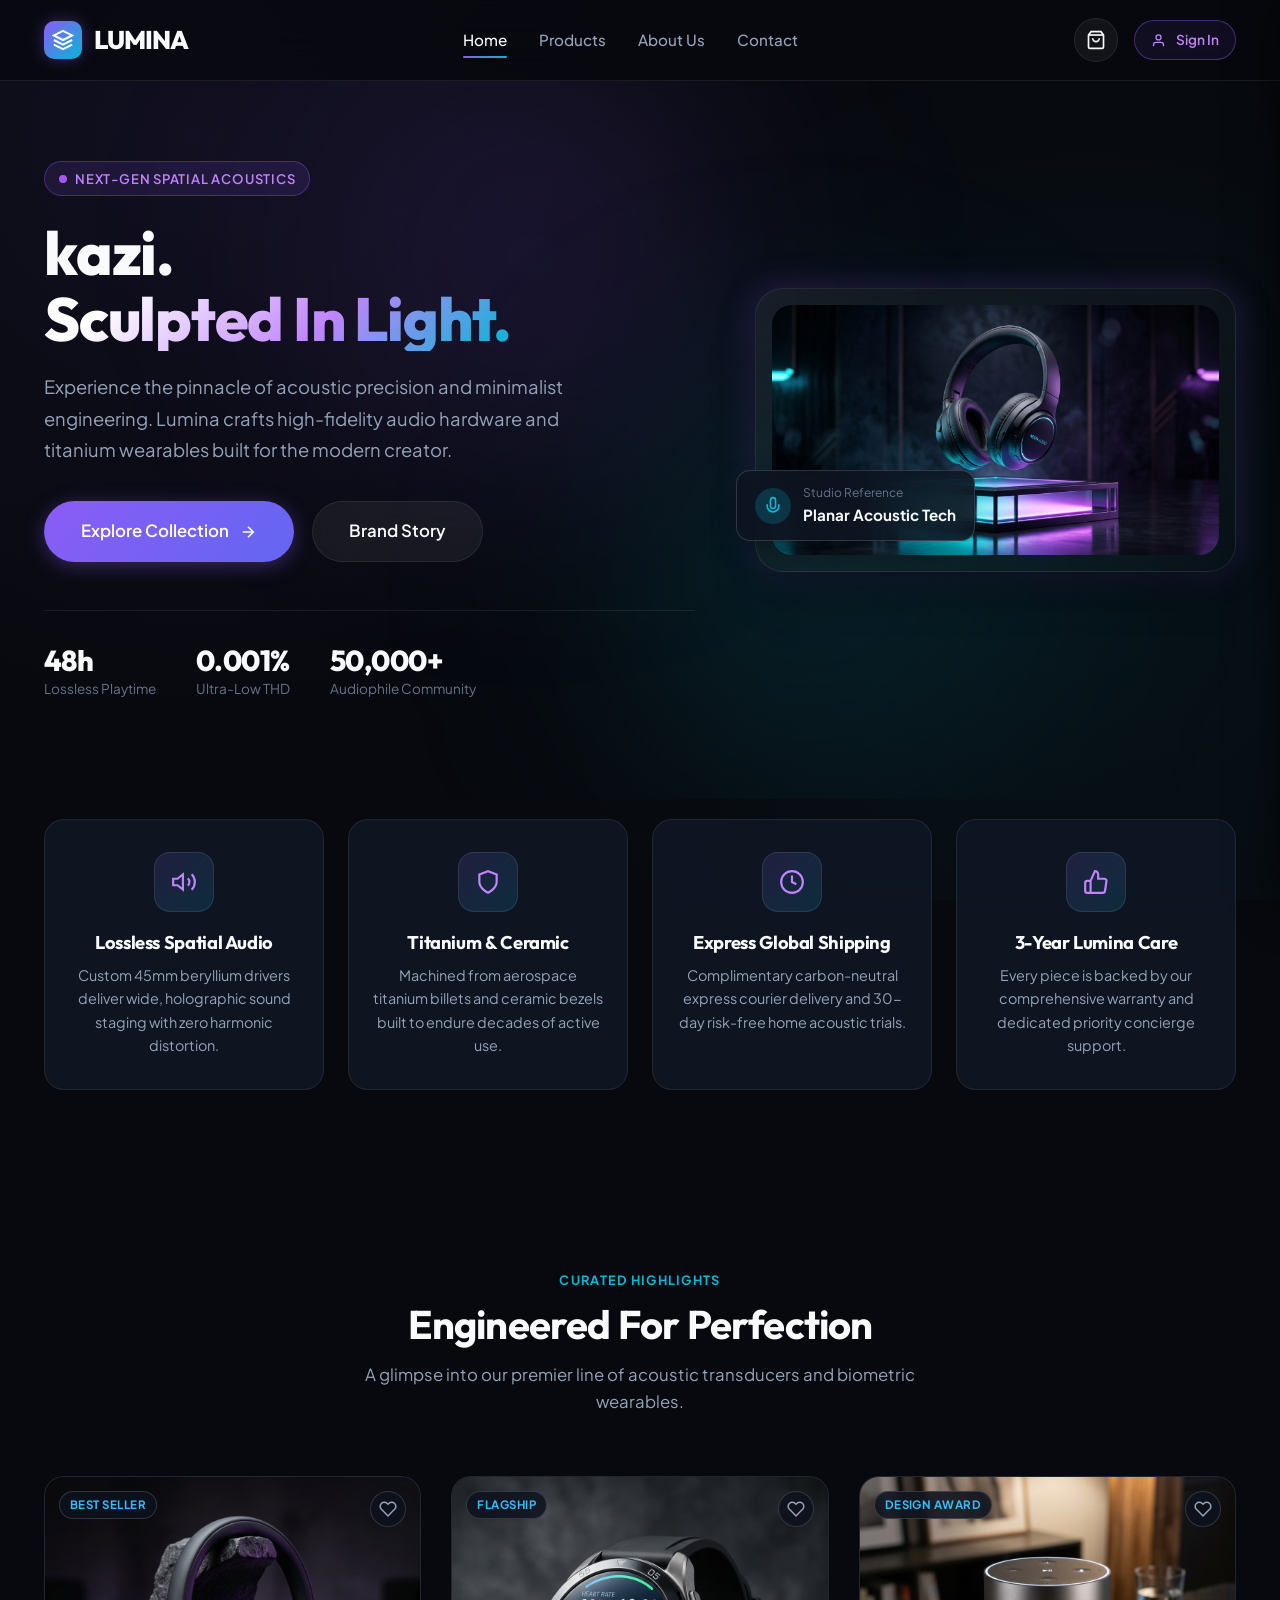
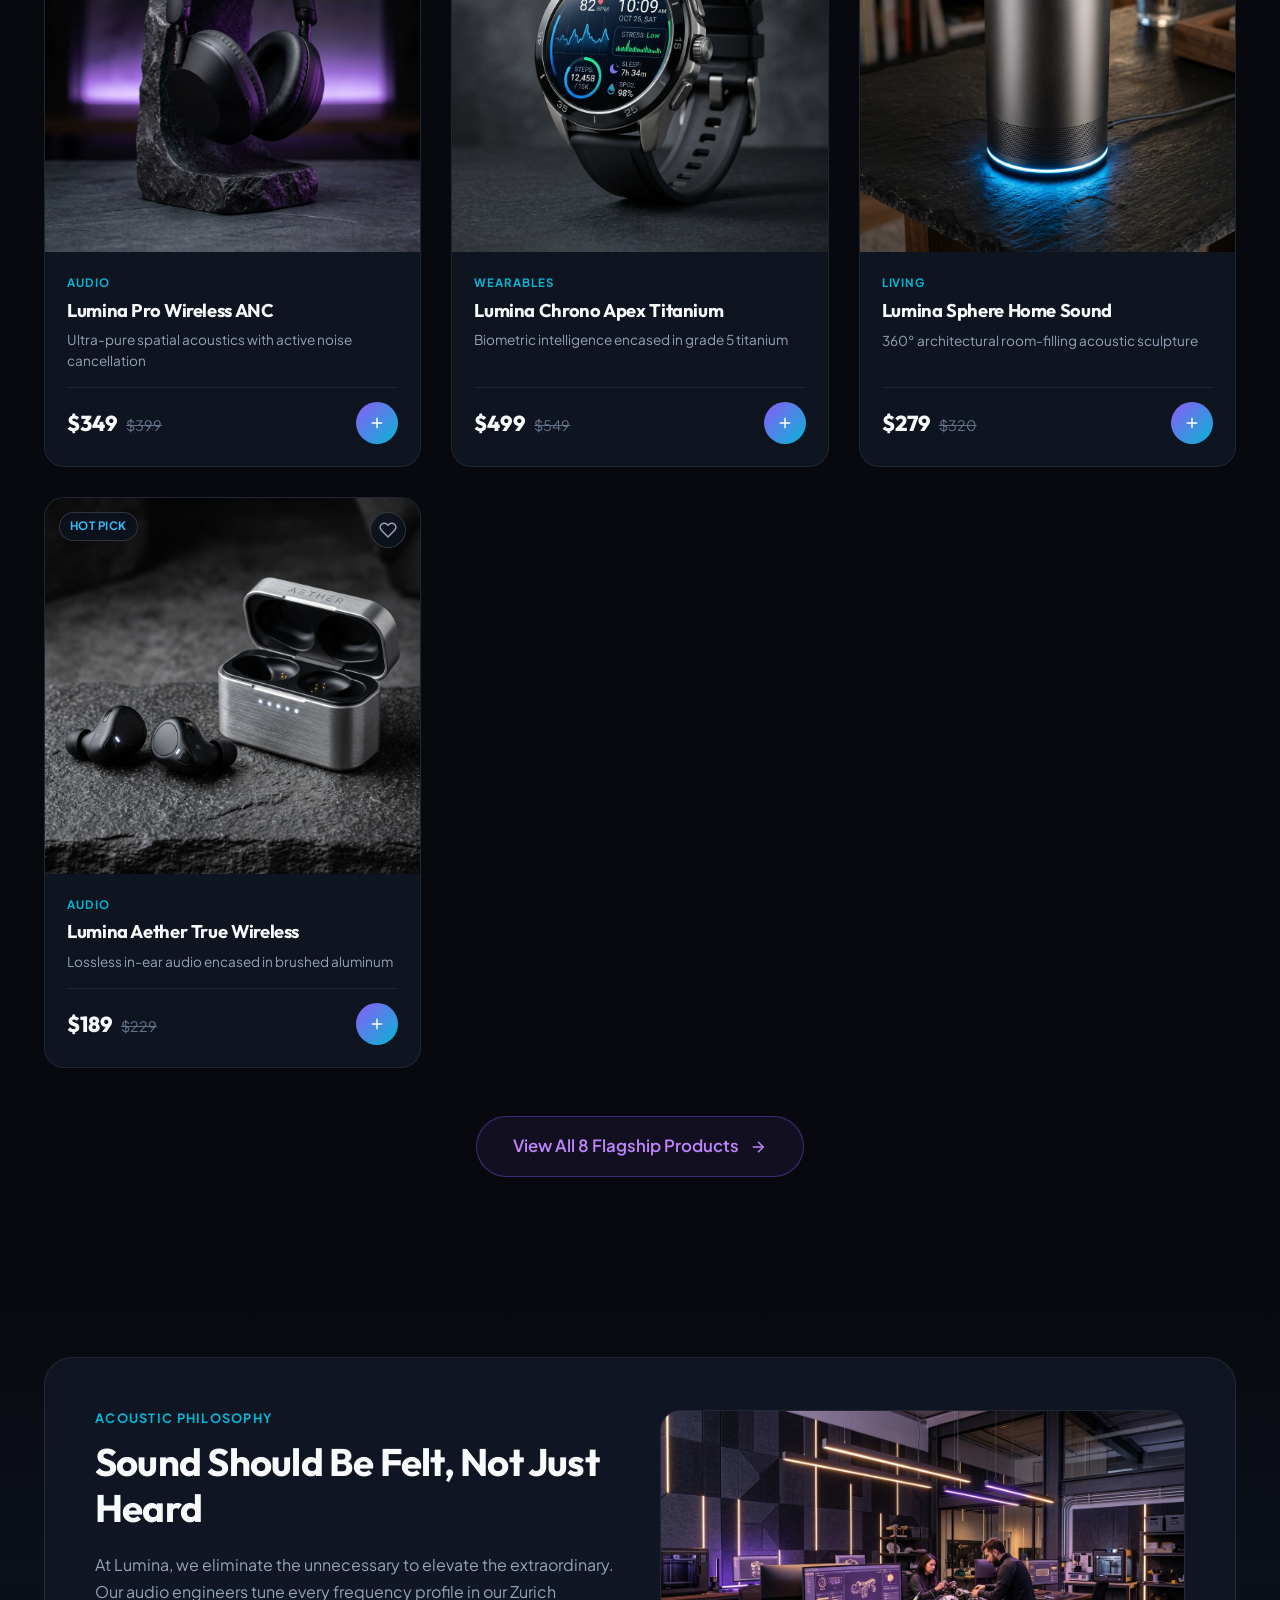
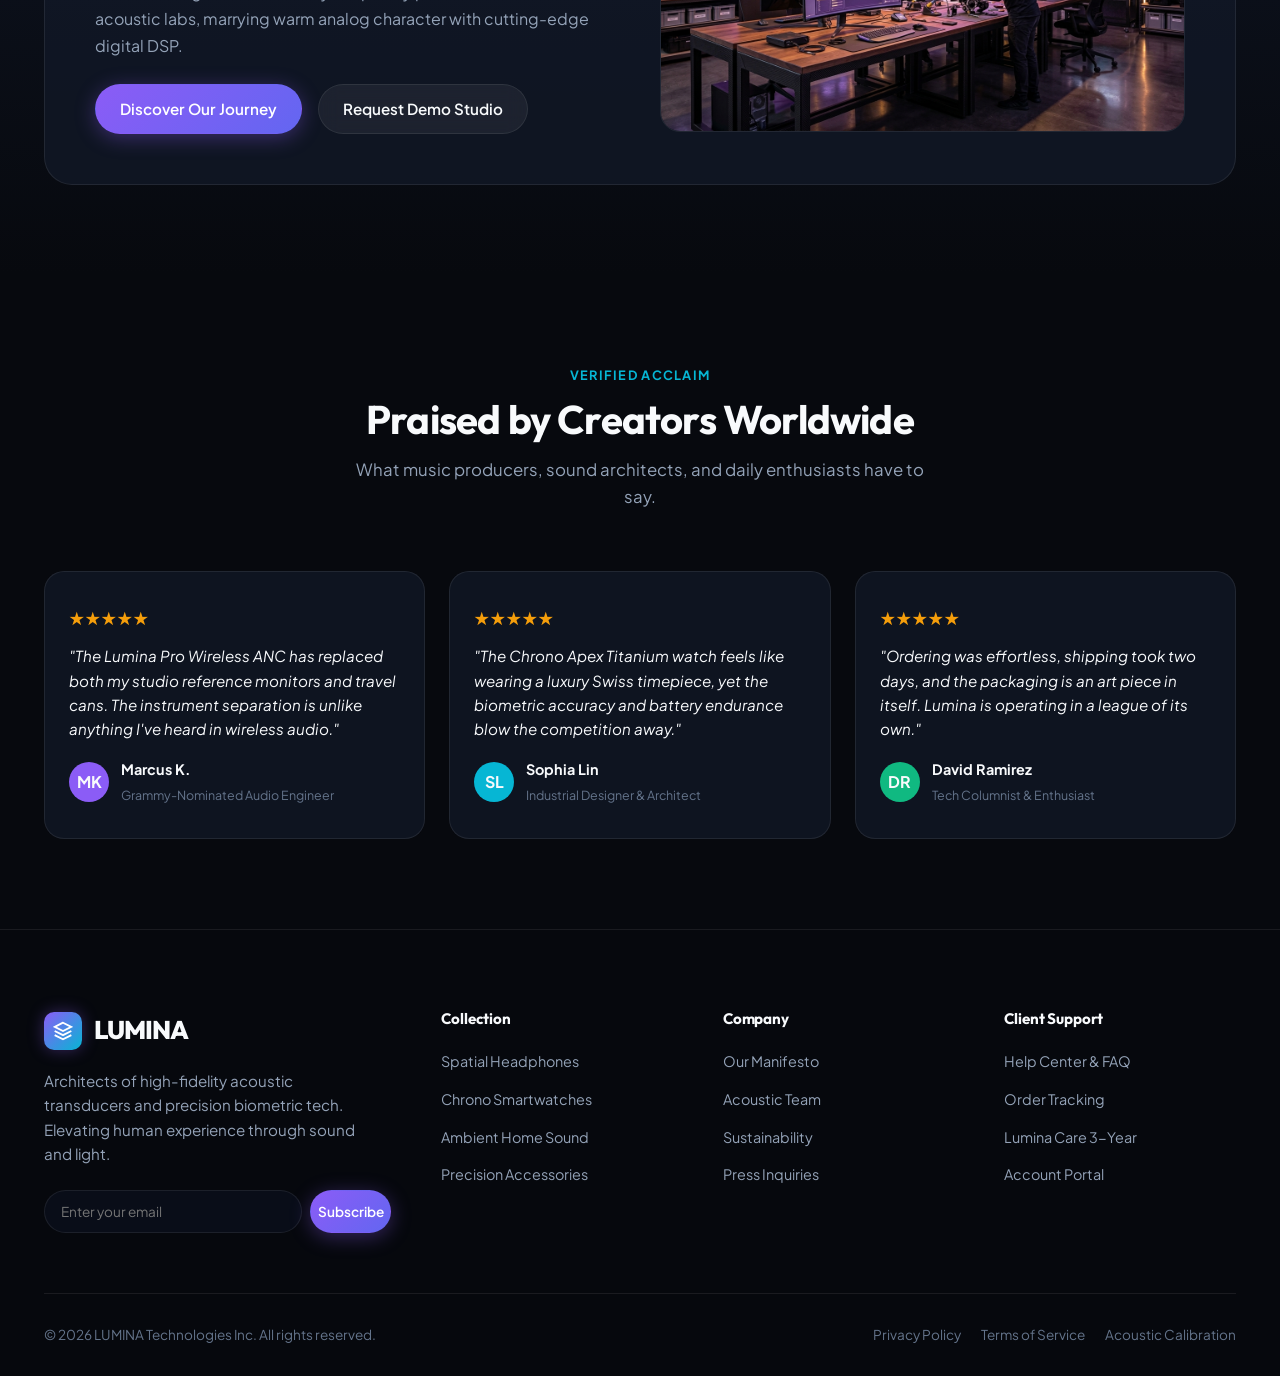
==== commit 41e6ded9: "af" ====
--- a/index.html
+++ b/index.html
@@ -1,12 +1,15 @@
 <!DOCTYPE html>
 <html lang="en">
+
 <head>
   <meta charset="UTF-8" />
   <meta name="viewport" content="width=device-width, initial-scale=1.0" />
   <title>LUMINA — Pure Sound & Futuristic Lifestyle Tech</title>
-  <meta name="description" content="Discover LUMINA: high-fidelity spatial headphones, titanium smartwatches, and architectural home audio designed for modern creators." />
+  <meta name="description"
+    content="Discover LUMINA: high-fidelity spatial headphones, titanium smartwatches, and architectural home audio designed for modern creators." />
   <link rel="stylesheet" href="css/style.css" />
 </head>
+
 <body>
 
   <!-- Site Header -->
@@ -60,7 +63,8 @@
   <aside class="mobile-nav-drawer" id="mobile-nav-drawer">
     <div style="display: flex; justify-content: space-between; align-items: center; margin-bottom: 20px;">
       <span class="brand-logo" style="font-size: 1.3rem;">LUMINA</span>
-      <button class="close-drawer-btn" onclick="document.getElementById('mobile-nav-drawer').classList.remove('open'); document.getElementById('mobile-nav-backdrop').classList.remove('open');">&times;</button>
+      <button class="close-drawer-btn"
+        onclick="document.getElementById('mobile-nav-drawer').classList.remove('open'); document.getElementById('mobile-nav-backdrop').classList.remove('open');">&times;</button>
     </div>
     <a href="index.html" class="nav-link">Home</a>
     <a href="products.html" class="nav-link">Products Catalog</a>
@@ -82,11 +86,12 @@
           Next-Gen Spatial Acoustics
         </div>
         <h1 class="hero-title">
-          Pure Sound. <br />
+          kazi. <br />
           <span class="gradient-text">Sculpted In Light.</span>
         </h1>
         <p class="hero-description">
-          Experience the pinnacle of acoustic precision and minimalist engineering. Lumina crafts high-fidelity audio hardware and titanium wearables built for the modern creator.
+          Experience the pinnacle of acoustic precision and minimalist engineering. Lumina crafts high-fidelity audio
+          hardware and titanium wearables built for the modern creator.
         </p>
         <div class="hero-cta-group">
           <a href="products.html" class="btn btn-primary btn-lg">
@@ -174,7 +179,9 @@
         <div class="feature-box">
           <div class="feature-icon-wrapper">
             <svg width="26" height="26" viewBox="0 0 24 24" fill="none" stroke="currentColor" stroke-width="2">
-              <path d="M14 9V5a3 3 0 0 0-3-3l-4 9v11h11.28a2 2 0 0 0 2-1.7l1.38-9a2 2 0 0 0-2-2.3zM7 22H4a2 2 0 0 1-2-2v-7a2 2 0 0 1 2-2h3"></path>
+              <path
+                d="M14 9V5a3 3 0 0 0-3-3l-4 9v11h11.28a2 2 0 0 0 2-1.7l1.38-9a2 2 0 0 0-2-2.3zM7 22H4a2 2 0 0 1-2-2v-7a2 2 0 0 1 2-2h3">
+              </path>
             </svg>
           </div>
           <h4>3-Year Lumina Care</h4>
@@ -210,14 +217,17 @@
   </section>
 
   <!-- Brand Manifesto Banner -->
-  <section class="section" style="background: linear-gradient(180deg, transparent, rgba(14, 20, 34, 0.6), transparent);">
+  <section class="section"
+    style="background: linear-gradient(180deg, transparent, rgba(14, 20, 34, 0.6), transparent);">
     <div class="container">
-      <div style="background: var(--bg-card); border: 1px solid var(--border-subtle); border-radius: var(--radius-xl); padding: 50px; display: grid; grid-template-columns: 1fr 1fr; gap: 40px; align-items: center;">
+      <div
+        style="background: var(--bg-card); border: 1px solid var(--border-subtle); border-radius: var(--radius-xl); padding: 50px; display: grid; grid-template-columns: 1fr 1fr; gap: 40px; align-items: center;">
         <div>
           <span class="section-tag">Acoustic Philosophy</span>
           <h2 style="font-size: 2.4rem; margin-bottom: 20px;">Sound Should Be Felt, Not Just Heard</h2>
           <p style="color: var(--text-secondary); line-height: 1.7; margin-bottom: 24px;">
-            At Lumina, we eliminate the unnecessary to elevate the extraordinary. Our audio engineers tune every frequency profile in our Zurich acoustic labs, marrying warm analog character with cutting-edge digital DSP.
+            At Lumina, we eliminate the unnecessary to elevate the extraordinary. Our audio engineers tune every
+            frequency profile in our Zurich acoustic labs, marrying warm analog character with cutting-edge digital DSP.
           </p>
           <div style="display: flex; gap: 16px;">
             <a href="about.html" class="btn btn-primary">Discover Our Journey</a>
@@ -225,7 +235,8 @@
           </div>
         </div>
         <div style="border-radius: var(--radius-lg); overflow: hidden; border: 1px solid var(--border-subtle);">
-          <img src="assets/images/about-studio.jpg" alt="Lumina Acoustic Laboratory" style="width: 100%; height: 320px; object-fit: cover;" />
+          <img src="assets/images/about-studio.jpg" alt="Lumina Acoustic Laboratory"
+            style="width: 100%; height: 320px; object-fit: cover;" />
         </div>
       </div>
     </div>
@@ -244,10 +255,13 @@
         <div class="feature-box" style="text-align: left;">
           <div style="color: var(--amber); margin-bottom: 12px; font-size: 1.1rem;">★★★★★</div>
           <p style="font-size: 0.95rem; color: var(--text-primary); margin-bottom: 16px; font-style: italic;">
-            "The Lumina Pro Wireless ANC has replaced both my studio reference monitors and travel cans. The instrument separation is unlike anything I've heard in wireless audio."
+            "The Lumina Pro Wireless ANC has replaced both my studio reference monitors and travel cans. The instrument
+            separation is unlike anything I've heard in wireless audio."
           </p>
           <div style="display: flex; align-items: center; gap: 12px;">
-            <div style="width: 40px; height: 40px; border-radius: 50%; background: #8b5cf6; display: flex; align-items: center; justify-content: center; font-weight: bold;">MK</div>
+            <div
+              style="width: 40px; height: 40px; border-radius: 50%; background: #8b5cf6; display: flex; align-items: center; justify-content: center; font-weight: bold;">
+              MK</div>
             <div>
               <strong style="font-size: 0.9rem; display: block;">Marcus K.</strong>
               <span style="font-size: 0.78rem; color: var(--text-muted);">Grammy-Nominated Audio Engineer</span>
@@ -258,10 +272,13 @@
         <div class="feature-box" style="text-align: left;">
           <div style="color: var(--amber); margin-bottom: 12px; font-size: 1.1rem;">★★★★★</div>
           <p style="font-size: 0.95rem; color: var(--text-primary); margin-bottom: 16px; font-style: italic;">
-            "The Chrono Apex Titanium watch feels like wearing a luxury Swiss timepiece, yet the biometric accuracy and battery endurance blow the competition away."
+            "The Chrono Apex Titanium watch feels like wearing a luxury Swiss timepiece, yet the biometric accuracy and
+            battery endurance blow the competition away."
           </p>
           <div style="display: flex; align-items: center; gap: 12px;">
-            <div style="width: 40px; height: 40px; border-radius: 50%; background: #06b6d4; display: flex; align-items: center; justify-content: center; font-weight: bold;">SL</div>
+            <div
+              style="width: 40px; height: 40px; border-radius: 50%; background: #06b6d4; display: flex; align-items: center; justify-content: center; font-weight: bold;">
+              SL</div>
             <div>
               <strong style="font-size: 0.9rem; display: block;">Sophia Lin</strong>
               <span style="font-size: 0.78rem; color: var(--text-muted);">Industrial Designer & Architect</span>
@@ -272,10 +289,13 @@
         <div class="feature-box" style="text-align: left;">
           <div style="color: var(--amber); margin-bottom: 12px; font-size: 1.1rem;">★★★★★</div>
           <p style="font-size: 0.95rem; color: var(--text-primary); margin-bottom: 16px; font-style: italic;">
-            "Ordering was effortless, shipping took two days, and the packaging is an art piece in itself. Lumina is operating in a league of its own."
+            "Ordering was effortless, shipping took two days, and the packaging is an art piece in itself. Lumina is
+            operating in a league of its own."
           </p>
           <div style="display: flex; align-items: center; gap: 12px;">
-            <div style="width: 40px; height: 40px; border-radius: 50%; background: #10b981; display: flex; align-items: center; justify-content: center; font-weight: bold;">DR</div>
+            <div
+              style="width: 40px; height: 40px; border-radius: 50%; background: #10b981; display: flex; align-items: center; justify-content: center; font-weight: bold;">
+              DR</div>
             <div>
               <strong style="font-size: 0.9rem; display: block;">David Ramirez</strong>
               <span style="font-size: 0.78rem; color: var(--text-muted);">Tech Columnist & Enthusiast</span>
@@ -308,7 +328,8 @@
         <span>Subtotal</span>
         <span class="cart-subtotal-price" id="cart-subtotal-price">$0.00</span>
       </div>
-      <p style="font-size: 0.8rem; color: var(--text-muted); margin-bottom: 16px;">Taxes and insured shipping calculated at checkout.</p>
+      <p style="font-size: 0.8rem; color: var(--text-muted); margin-bottom: 16px;">Taxes and insured shipping calculated
+        at checkout.</p>
       <button class="btn btn-primary btn-block btn-lg" id="cart-checkout-btn">
         Proceed to Checkout
       </button>
@@ -340,9 +361,11 @@
             </div>
             <span>LUMINA</span>
           </a>
-          <p>Architects of high-fidelity acoustic transducers and precision biometric tech. Elevating human experience through sound and light.</p>
+          <p>Architects of high-fidelity acoustic transducers and precision biometric tech. Elevating human experience
+            through sound and light.</p>
           <form class="newsletter-form" style="display: flex; gap: 8px;">
-            <input type="email" placeholder="Enter your email" required class="catalog-search-input" style="padding-left: 16px; font-size: 0.85rem;" />
+            <input type="email" placeholder="Enter your email" required class="catalog-search-input"
+              style="padding-left: 16px; font-size: 0.85rem;" />
             <button type="submit" class="btn btn-primary btn-sm">Subscribe</button>
           </form>
         </div>
@@ -435,4 +458,5 @@
     });
   </script>
 </body>
-</html>
+
+</html>
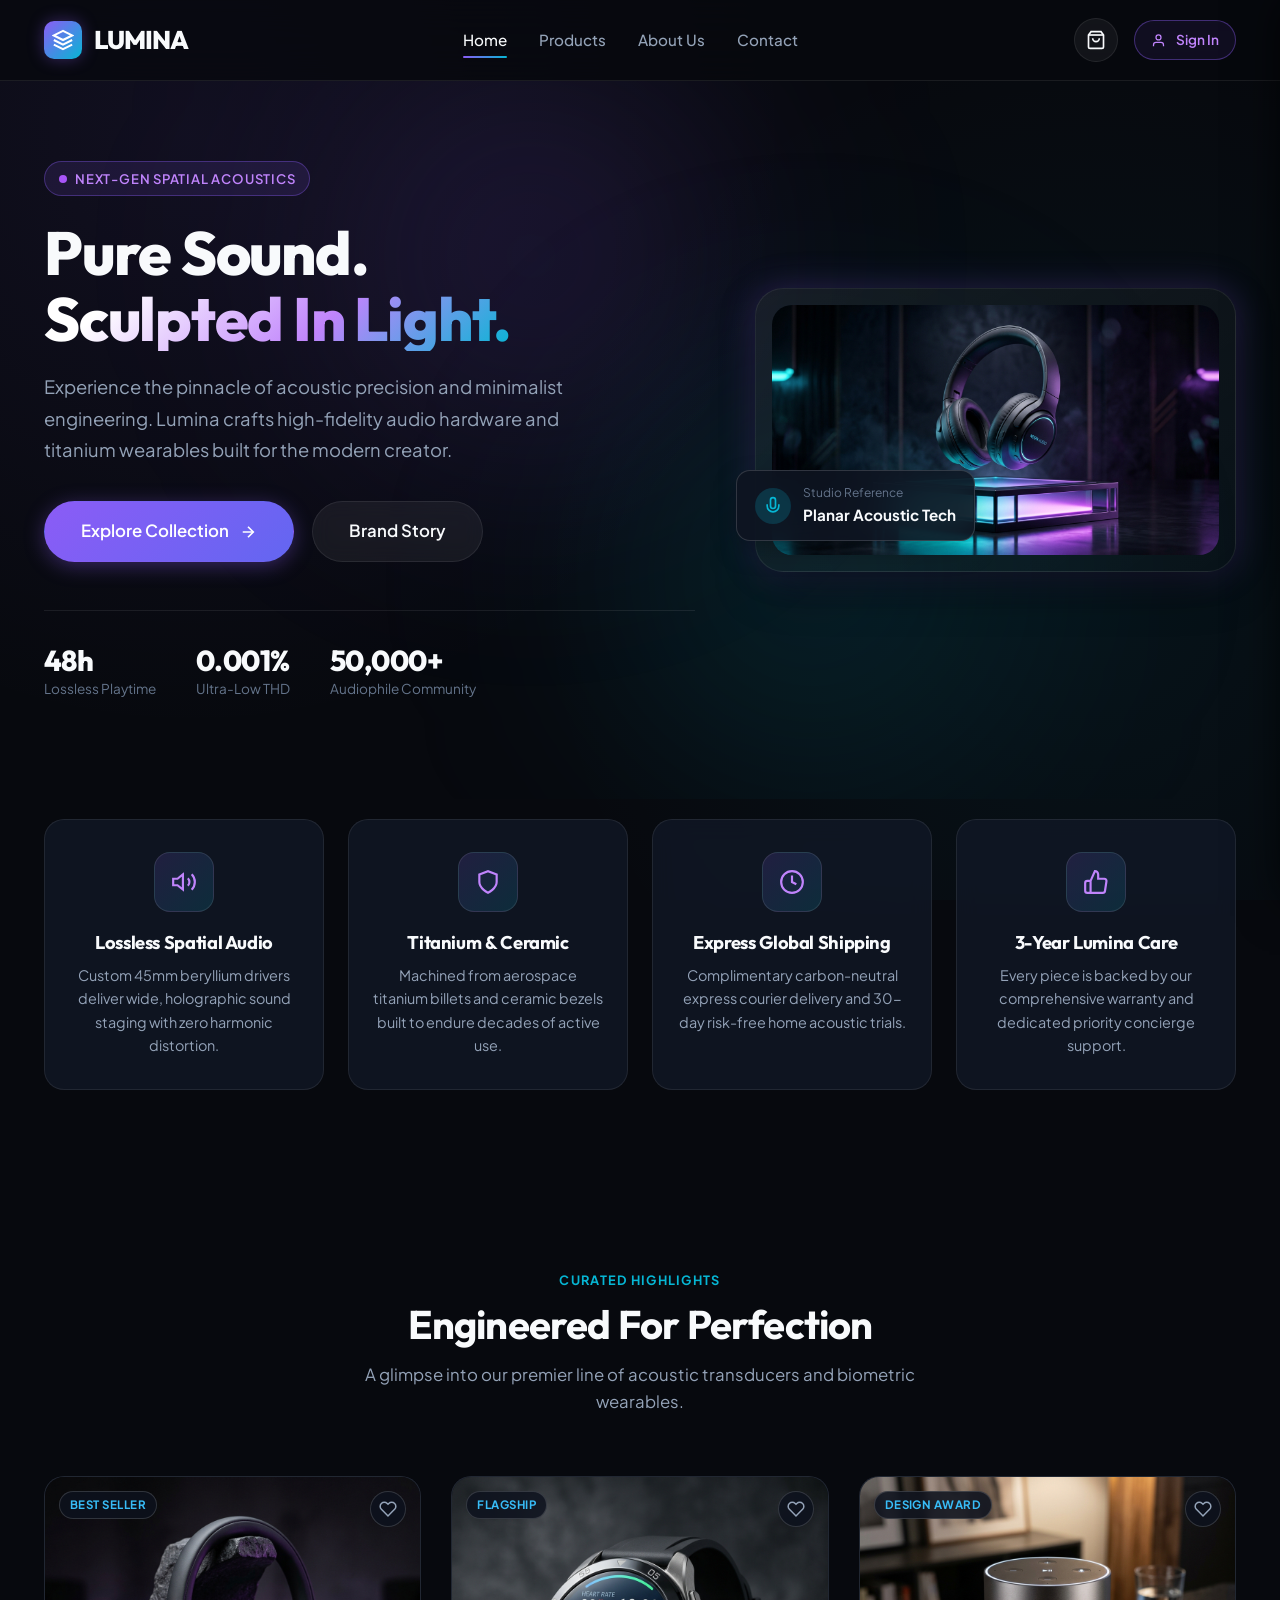
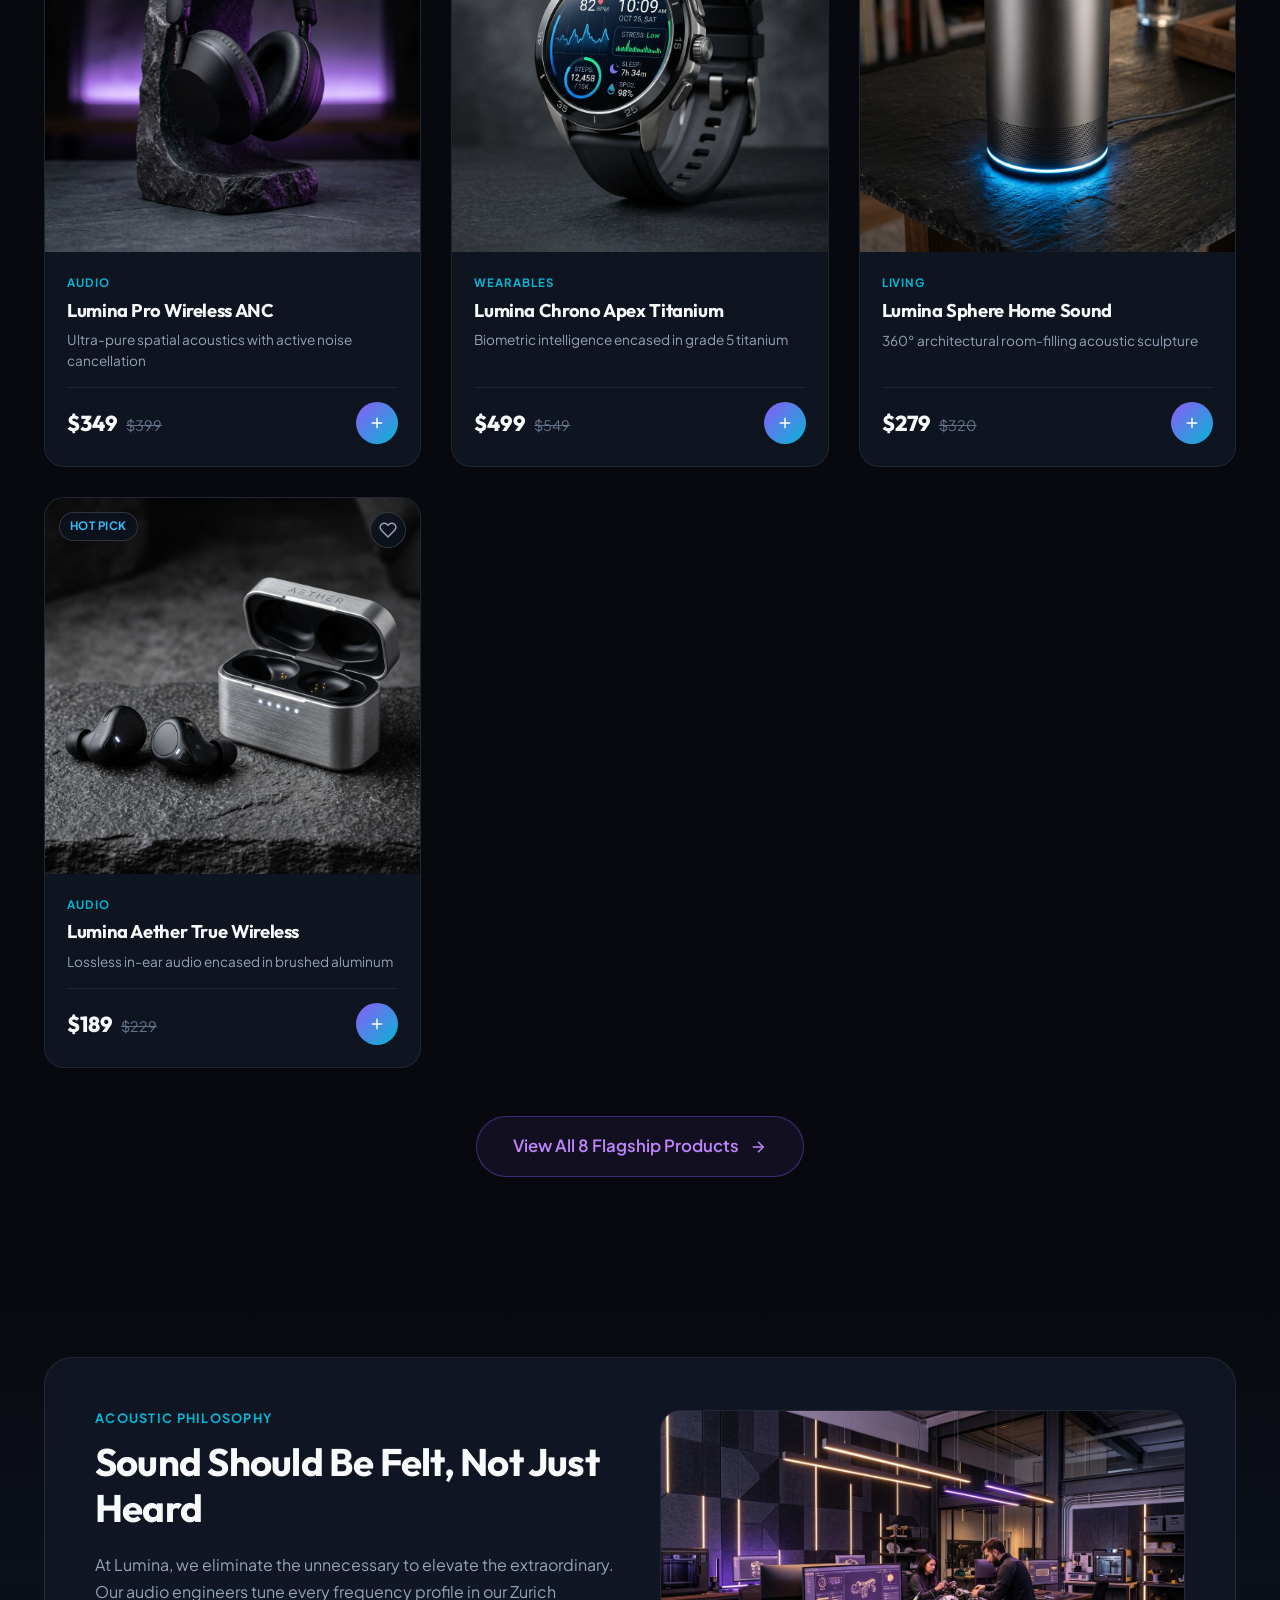
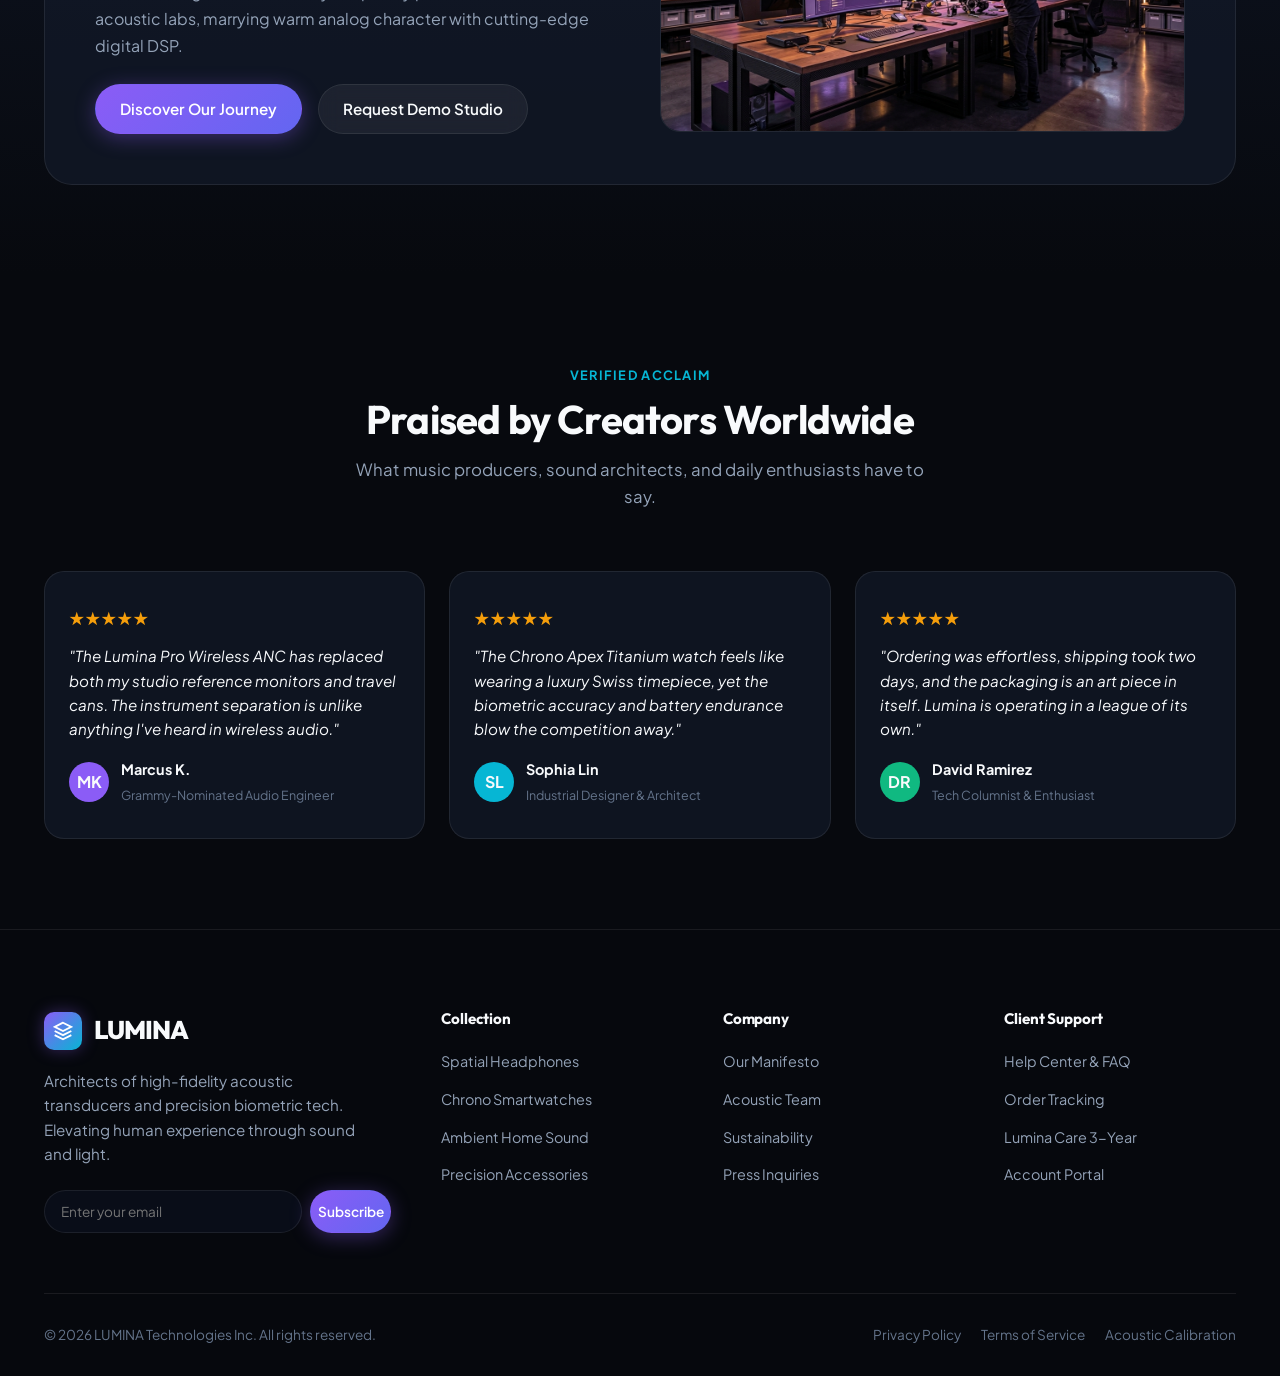
==== commit 60ddc7eb: "ka" ====
--- a/index.html
+++ b/index.html
@@ -86,7 +86,7 @@
           Next-Gen Spatial Acoustics
         </div>
         <h1 class="hero-title">
-          kazi. <br />
+          Pure Sound. <br />
           <span class="gradient-text">Sculpted In Light.</span>
         </h1>
         <p class="hero-description">
